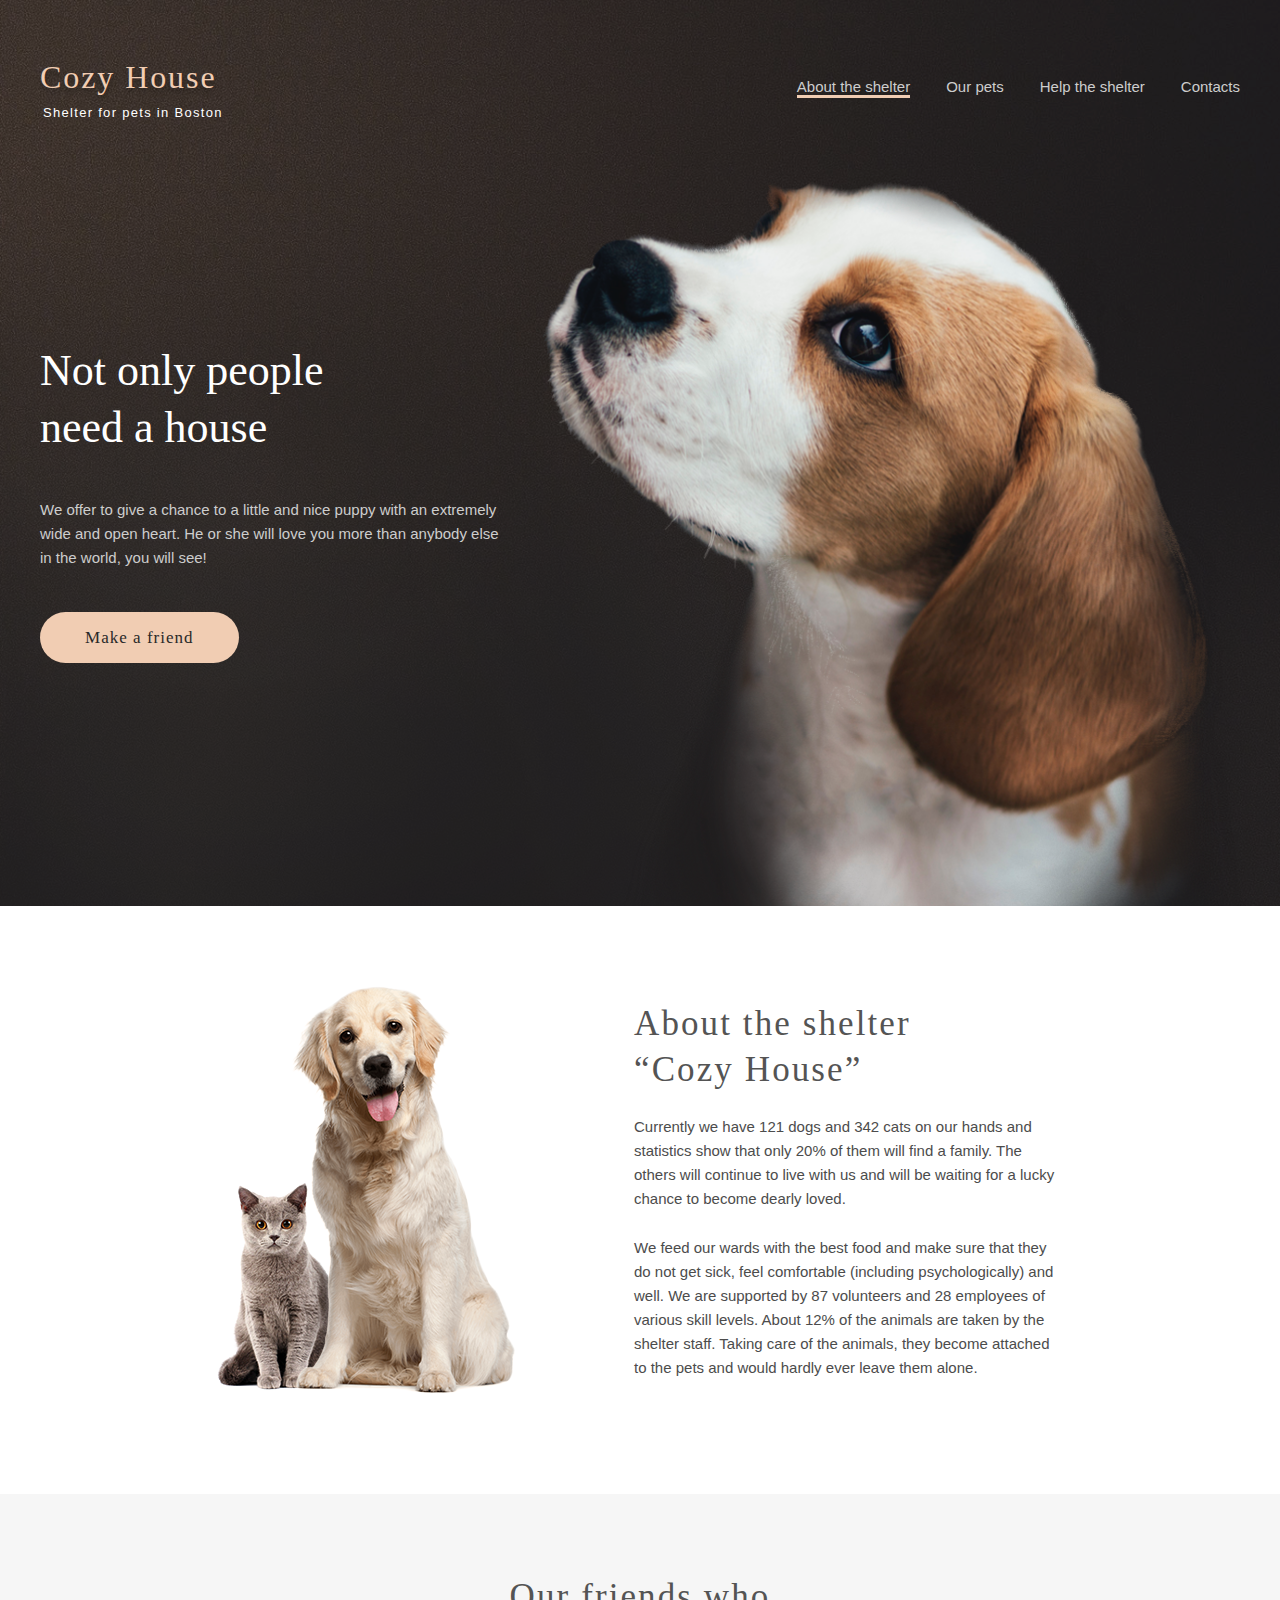
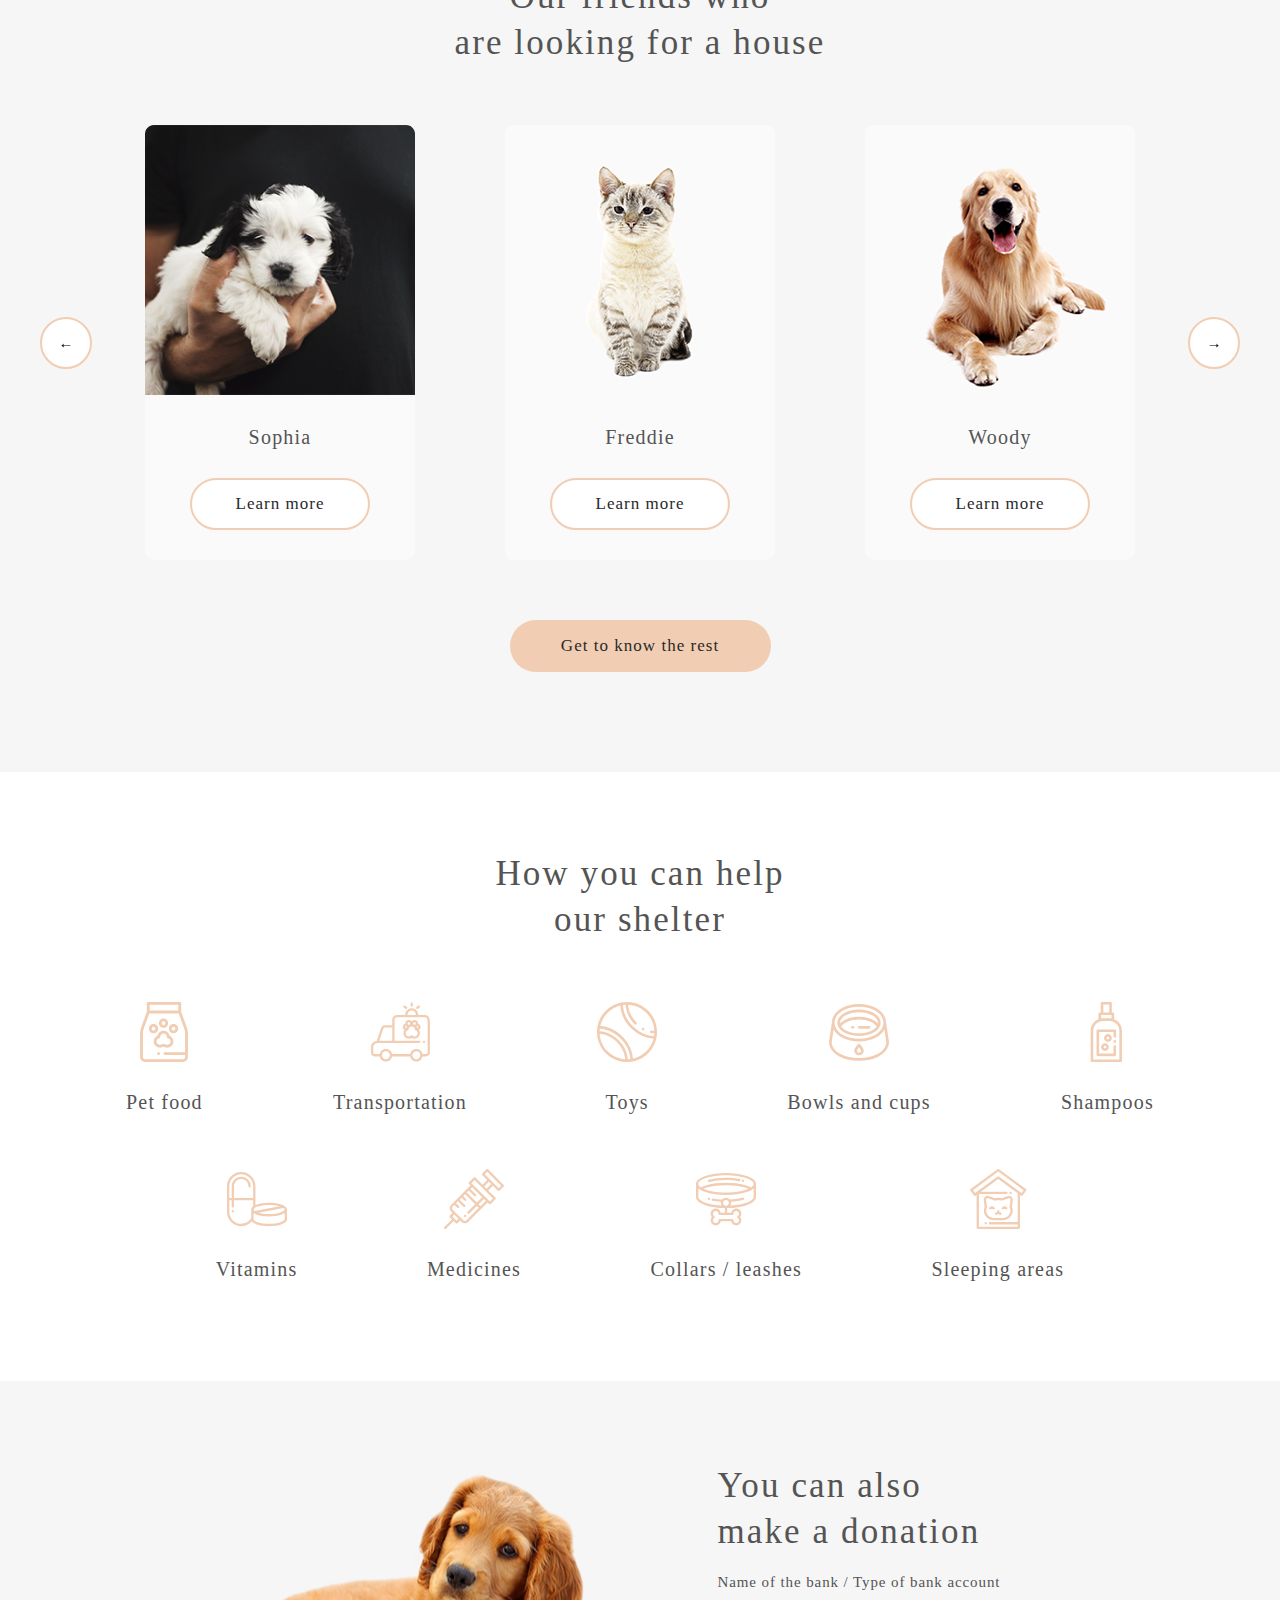
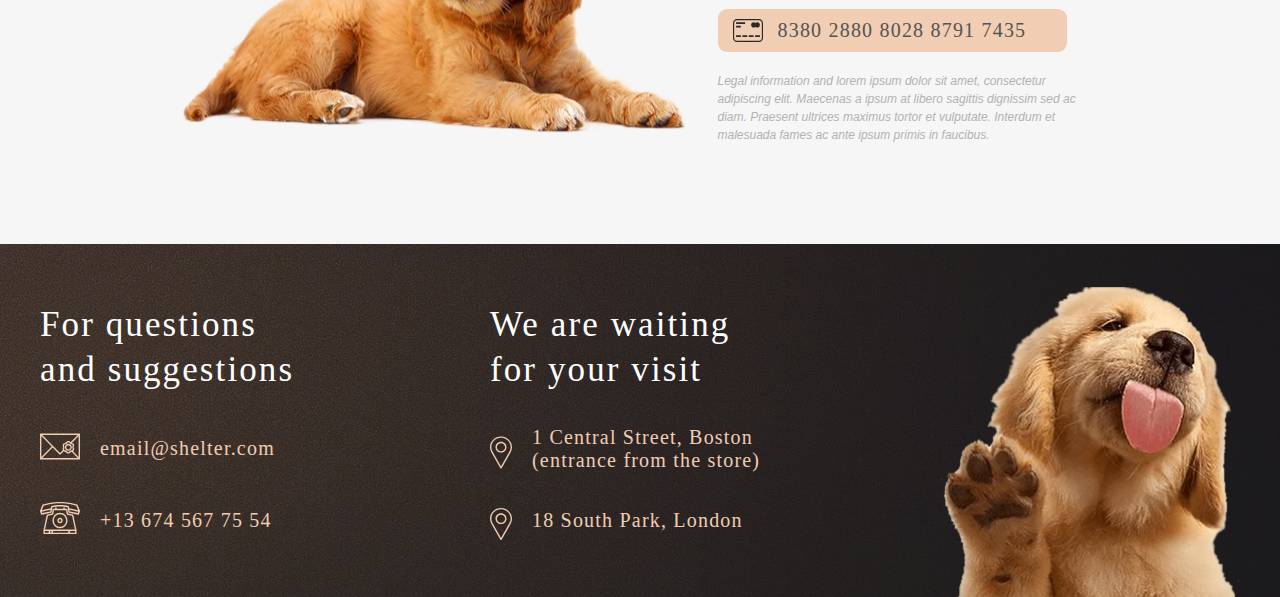
==== pages/main/index.html @ 367d8ddf "feat: add popup fot main page" ====
<!DOCTYPE html>
<html lang="en">

<head>
    <meta charset="UTF-8">
    <meta http-equiv="X-UA-Compatible" content="IE=edge">
    <meta name="viewport" content="width=device-width, initial-scale=1.0">
    <title>Shelter</title>
    <link href="style.css" rel="stylesheet">
</head>

<body>
    <div id="main_screen" class="main_background ">
        <div class="blur"></div>
        <header class="header container">
            <a class="logo" href="#main_screen">
                <h1>Cozy House</h1>
                <h2>Shelter for pets in Boston</h2>
            </a>
            <a class="logo burger_logo" href="#main_screen">
                <h1>Cozy House</h1>
                <h2>Shelter for pets in Boston</h2>
            </a>
            <button class="burger" id="burger">
                <img src="../../assets/img/burger.svg" alt="burger menu">
            </button>
            <nav class="header_nav" id="header_nav">
                <a class="active_link header_link" href="#about">About the shelter</a>
                <a class="header_link" href="../pets/index.html">Our pets</a>
                <a class="header_link" href="#help">Help the shelter</a>
                <a class="header_link" href="#contacts">Contacts</a>
            </nav>
        </header>
        <main class="main container">
            <div class="main_content">
                <h2>Not only people <br> need a house</h2>
                <p>We offer to give a chance to a little and nice puppy with an extremely
                    wide and open heart. He or she will love you more than anybody else
                    in the world, you will see!</p>
                <a class="main_button" href="#make_a_friend">Make a friend</a>
            </div>
            <div class="cont_img">
                <img src="../../assets/img/start-screen-puppy.png" alt="Puppy">
            </div>
        </main>
    </div>
    <section id="about" class="about">
        <img src="../../assets/img/about-pets.svg" alt="Pets">
        <div class="about_content">
            <h3>About the shelter <br> “Cozy House”</h3>
            <p>Currently we have 121 dogs and 342 cats on our hands and
                statistics show that only 20% of them will find a family. The
                others will continue to live with us and will be waiting for a lucky
                chance to become dearly loved.</p>
            <p>We feed our wards with the best food and make sure that they
                do not get sick, feel comfortable (including psychologically) and
                well. We are supported by 87 volunteers and 28 employees of
                various skill levels. About 12% of the animals are taken by the
                shelter staff. Taking care of the animals, they become attached
                to the pets and would hardly ever leave them alone.</p>
        </div>
    </section>
    <section id="make_a_friend" class="make_friend">
        <h3>Our friends who <br>
            are looking for a house</h3>
        <div class="wrapper">
            <button class="btn_arrow" id="btn-left">←</button>
            <div class="carousel-wrapper" id="carousel-wrapper">
                <div class="carousel" id="carousel">
                    <div class="item" id="item-left">
                    </div>
                    <div class="item" id="item-active">
                    </div>
                    <div class="item" id="item-right">
                    </div>
                </div>
            </div>
            <button class="btn_arrow" id="btn-right">→</button>
        </div>
        <a class="btn_get_know" href="../pets/index.html">Get to know the rest</a>
    </section>
    <section id="help" class="help">
        <h3>How you can help
            <br> our shelter
        </h3>
        <div class="help_line_one">
            <div class="help_icon">
                <img src="/assets/icons/icon-pet-food.svg" alt="Pet food icon">
                <h4>Pet food</h4>
            </div>
            <div class="help_icon">
                <img src="/assets/icons/icon-transportation.svg" alt="Transportation icon">
                <h4>Transportation</h4>
            </div>
            <div class="help_icon">
                <img src="/assets/icons/icon-toys.svg" alt="Toys icon">
                <h4>Toys</h4>
            </div>
            <div class="help_icon">
                <img src="/assets/icons/icon-bowls-and-cups.svg" alt="Bowls and cups icon">
                <h4>Bowls and cups</h4>
            </div>
            <div class="help_icon">
                <img src="/assets/icons/icon-shampoos.svg" alt="Shampoos icon">
                <h4>Shampoos</h4>
            </div>
        </div>
        <div class="help_line_two">
            <div class="help_icon">
                <img src="/assets/icons/icon-vitamins.svg" alt="Vitamins icon">
                <h4>Vitamins</h4>
            </div>
            <div class="help_icon">
                <img src="/assets/icons/icon-medicines.svg" alt="Medicines icon">
                <h4>Medicines</h4>
            </div>
            <div class="help_icon">
                <img src="/assets/icons/icon-collars-leashes.svg" alt="Collars leashes icon">
                <h4>Collars / leashes</h4>
            </div>
            <div class="help_icon">
                <img src="/assets/icons/icon-sleeping-area.svg" alt="Sleeping area icon">
                <h4>Sleeping areas</h4>
            </div>
        </div>
        <div class="help_grid">
            <div class="help_icon">
                <img src="/assets/icons/icon-pet-food.svg" alt="Pet food icon">
                <h4>Pet food</h4>
            </div>
            <div class="help_icon">
                <img src="/assets/icons/icon-transportation.svg" alt="Transportation icon">
                <h4>Transportation</h4>
            </div>
            <div class="help_icon">
                <img src="/assets/icons/icon-toys.svg" alt="Toys icon">
                <h4>Toys</h4>
            </div>
            <div class="help_icon">
                <img src="/assets/icons/icon-bowls-and-cups.svg" alt="Bowls and cups icon">
                <h4>Bowls and cups</h4>
            </div>
            <div class="help_icon">
                <img src="/assets/icons/icon-shampoos.svg" alt="Shampoos icon">
                <h4>Shampoos</h4>
            </div>
            <div class="help_icon">
                <img src="/assets/icons/icon-vitamins.svg" alt="Vitamins icon">
                <h4>Vitamins</h4>
            </div>
            <div class="help_icon">
                <img src="/assets/icons/icon-medicines.svg" alt="Medicines icon">
                <h4>Medicines</h4>
            </div>
            <div class="help_icon">
                <img src="/assets/icons/icon-collars-leashes.svg" alt="Collars leashes icon">
                <h4>Collars / leashes</h4>
            </div>
            <div class="help_icon">
                <img src="/assets/icons/icon-sleeping-area.svg" alt="Sleeping area icon">
                <h4>Sleeping areas</h4>
            </div>
        </div>
    </section>
    <section class="donation">
        <div class="donation_container">
            <img class="donation_dog" src="/assets/img/donation-dog.svg" alt="Dog">
            <div class="donation_text">
                <h3>You can also <br> make a donation</h3>
                <h5>Name of the bank / Type of bank account</h5>
                <a class="credit_card" href="#">
                    <img src="/assets/img/credit-card.svg" alt="Credit card">
                    <h4>8380 2880 8028 8791 7435</h4>
                </a>
                <p>Legal information and lorem ipsum dolor sit amet, consectetur
                    adipiscing elit. Maecenas a ipsum at libero sagittis dignissim sed ac
                    diam. Praesent ultrices maximus tortor et vulputate. Interdum et
                    malesuada fames ac ante ipsum primis in faucibus.</p>
            </div>
        </div>
    </section>
    <footer id="contacts" class="footer">
        <div class="footer_container">
            <div>
                <h3>For questions and suggestions</h3>
                <a class="footer_info" href="mailto:email@shelter.com">
                    <img src="/assets/icons/icon-email.svg" alt="Email icon">
                    <h4>email@shelter.com</h4>
                </a>
                <a class="footer_info footer_phone" href="tel:+136745677554">
                    <img src="/assets/icons/icon-phone.svg" alt="Phone icon">
                    <h4>+13 674 567 75 54</h4>
                </a>
            </div>
            <div class="footer_column_position">
                <h3>We are waiting for your visit</h3>
                <a class="footer_info" href="https://goo.gl/maps/quNPnnwDSXRPuH5x9" target="_blank">
                    <img src="/assets/icons/icon-marker.svg" alt="Marker icon">
                    <h4>1 Central Street, Boston <br>(entrance from the store)</h4>
                </a>
                <a class="footer_info" href="https://goo.gl/maps/NoFwsD8NqHhmNLJz5" target="_blank">
                    <img src="/assets/icons/icon-marker.svg" alt="Marker icon">
                    <h4>18 South Park, London </h4>
                </a>
            </div>
            <img class="footer_img" src="/assets/img/footer-puppy.png" alt="Puppy">
        </div>
    </footer>
    <div class="popup" id="popup">
        <div class="modal_window">
            <button class="button_close" id="button_close"><img src="/assets/icons/icon-close.svg" alt="close"></button>
            <div class="modal_card">
                <img class="img_pet" id="img_pet" src="/assets/img/pets-charly.svg" alt="pet">
                <div class="content">
                    <h3 class="pet_name" id="pet_name">Name</h3>
                    <h4 class="pet_breed" id="pet_breed">Breed</h4>
                    <p class="pet_description" id="pet_description"></p>
                    <div class="pet_list">
                        <div>
                            <img src="/assets/icons/icon-dot.svg" alt="dot">
                            <h5>Age:</h5>
                            <p id="pet_age"></p>
                        </div>
                        <div>
                            <img src="/assets/icons/icon-dot.svg" alt="dot">
                            <h5>Inoculations:</h5>
                            <p id="pet_inoculations"></p>
                        </div>
                        <div>
                            <img src="/assets/icons/icon-dot.svg" alt="dot">
                            <h5>Diseases:</h5>
                            <p id="pet_diseases"></p>
                        </div>
                        <div>
                            <img src="/assets/icons/icon-dot.svg" alt="dot">
                            <h5>Parasites:</h5>
                            <p id="pet_parasites"></p>
                        </div>
                    </div>
                </div>
            </div>
        </div>
    </div>
    <script src="../../assets/scripts/burger.js"></script>
    <script type="module" src="../../assets/scripts/carousel.js"></script>
    <script type="module" src="../../assets/scripts/popup.js"></script>
</body>

</html>
---- pages/main/style.css ----
body {
    padding: 0;
    margin: 0;
}

.container {
    max-width: 1200px;
    margin: 0 auto;
}

a {
    text-decoration: none;
}

h1 {
    font-weight: 400;
    font-size: 32px;
    line-height: 110%;
    letter-spacing: 0.06em;
}

h2 {
    font-weight: 400;
    font-size: 44px;
    line-height: 130%;
}

h3 {
    font-weight: 400;
    font-size: 35px;
    line-height: 130%;
    letter-spacing: 0.06em;
}

h4 {
    font-weight: 400;
    font-size: 20px;
    line-height: 23px;
    letter-spacing: 0.06em;
}

p {
    font-weight: 400;
    font-size: 15px;
    line-height: 160%;
}

.stop-scrolling {
    height: 100%;
    overflow: hidden;
}

.background_blur {
    height: 100%;
    position: fixed;
    top: 0;
    width: 100%;
    background: rgba(41, 41, 41, 0.6);
    ;
}

.no-scroll {
    overflow-y: hidden;
}

/*MAIN BACKGROUND*/

.main_background {
    margin: 0;
    background-image: url("../../assets/img/start-screen-background.svg");
    background-repeat: no-repeat;
    background-size: cover;
    overflow: hidden;
    width: 100%;
    height: 906px;
}

/* HEADER*/

.header {
    display: flex;
    justify-content: space-between;
    padding-top: 60px;
    padding-bottom: 49px;
}

.logo h1 {
    font-family: 'Georgia';
    color: #F1CDB3;
    text-shadow: 0px 4px 4px rgba(0, 0, 0, 0.25);
    margin: 0;
}

.logo h2 {
    font-family: 'Arial';
    font-weight: 400;
    font-size: 13px;
    line-height: 15px;
    color: #FFFFFF;
    margin-top: 10px;
    margin-left: 3px;
    letter-spacing: 0.1em;
}

.header_nav {
    padding-top: 15px;
}

.header_nav a {
    font-family: 'Arial';
    font-weight: 400;
    font-size: 15px;
    line-height: 160%;
    color: #CDCDCD;
}

.header_nav a:not(:first-child) {
    padding-left: 32px;
}

.active_link {
    border-bottom: 3px solid #f1cdb3;
}

.burger {
    display: none;
    -webkit-tap-highlight-color: rgba(255, 255, 255, 0);
    -webkit-tap-highlight-color: transparent;
}

.burger_logo {
    display: none;
}

/*MAIN*/

.main {
    display: flex;
    justify-content: space-between;
    padding-top: 0px;
}

.main_content {
    margin-top: 162px;
    max-width: 460px;
    padding-left: 0px;
}

.main_button {
    background: #F1CDB3;
    border-radius: 100px;
    text-decoration: none;
    font-family: 'Georgia';
    font-weight: 400;
    font-size: 17px;
    line-height: 130%;
    letter-spacing: 0.06em;
    color: #292929;
    padding: 16px 45px 16px 45px;
}

.main_button:hover {
    background: #b89d8a;
    cursor: pointer;
    transition: all 0.5s ease-out;
}

.main_button:active {
    background: #292929;
    transition: all 0.2s ease-out;
}

.main h2 {
    font-family: 'Georgia';
    color: #FFFFFF;
    padding-bottom: 5px;
    margin-top: 0;
}

.main p {
    font-family: 'Arial';
    color: #CDCDCD;
    padding-bottom: 42px;
    margin-top: 0;
}

.cont_img img {
    height: 100%;
    width: auto;
}

/*ABOUT*/

.about {
    display: flex;
    justify-content: center;
    padding-top: 60px;
    padding-bottom: 99px;
}

.about h3 {
    font-family: 'Georgia';
    color: #545454;
    margin-bottom: 23px;
}

.about p {
    font-family: 'Arial';
    color: #4C4C4C;
    max-width: 430px;
}

.about_content p:last-child {
    padding-top: 10px;
}

.about img {
    padding-right: 118px;
    padding-top: 19px;
}

/*PETS*/

.make_friend {
    background: #F6F6F6;
    text-align: center;
    padding-top: 45px;
    padding-bottom: 38px;
}

.make_friend h3 {
    font-family: 'Georgia';
    color: #545454;
    margin-bottom: 60px;
}

.btn_arrow {
    width: 52px;
    height: 52px;
    border: 2px solid #F1CDB3;
    border-radius: 100px;
    background: #FFFFFF;
    cursor: pointer;
    font-size: 15px;
    font-weight: 700;
}

.wrapper {
    display: flex;
    width: 1200px;
    margin: 0 auto;
    align-items: center;
}

.item,
.carousel {
    display: flex;
}

.btn_arrow:hover {
    background: #e4c5af;
    cursor: pointer;
    transition: all 0.5s ease-out;
}

.btn_arrow:active {
    background: #F1CDB3;
    transition: all 0.2s ease-out;
}

.card {
    background: #FAFAFA;
    border-radius: 9px;
    width: 270px;
}

.card:hover {
    background: #FFFFFF;
    cursor: pointer;
}

.card:hover>button {
    background-color: #fddcc4;
    cursor: pointer;
    border: 2px solid #fddcc4;
}

.card button {
    border: 2px solid #F1CDB3;
    border-radius: 100px;
    background: #FFFFFF;
    font-family: 'Georgia';
    font-weight: 400;
    font-size: 17px;
    line-height: 130%;
    letter-spacing: 0.06em;
    color: #292929;
    padding: 13px 43px;
    margin-bottom: 30px;
    margin-top: 3px;

}

.card button:hover {
    background-color: #fddcc4;
    cursor: pointer;
    transition: all 0.5s ease-out;
}

.card button:active {
    background: #292929;
    transition: all 0.2s ease-out;
}

.card h4 {
    font-family: 'Georgia';
    color: #545454;
}

.carousel-wrapper {
    width: 1080px;
    margin: 0 8px;
    overflow: hidden;
}

.btn_get_know {
    display: block;
    background: #F1CDB3;
    border-radius: 100px;
    font-family: 'Georgia';
    font-style: normal;
    font-weight: 400;
    font-size: 17px;
    line-height: 52px;
    letter-spacing: 0.06em;
    color: #292929;
    text-decoration: none;
    width: 261px;
    height: 52px;
    text-align: center;
    margin: 60px auto 62px auto;
}

.btn_get_know:hover {
    background: #F6F6F6;
    border: 3px solid #F1CDB3;
    width: 255px;
    height: 46px;
    line-height: 46px;
    cursor: pointer;
    transition: all 0.5s ease-out;
}

.btn_get_know:active {
    background: #292929;
    transition: all 0.2s ease-out;
    border: 0px;
}

.item {
    gap: 90px;
}

.carousel {
    position: relative;
    gap: 90px;
    left: -1035px;
}

@keyframes move-right {
    from {
        left: -1057px;
    }

    to {
        left: -2114px;
    }
}

.transition-right {
    animation-name: move-right;
    animation-duration: 5s;
}

@keyframes move-left {
    from {
        left: -1057px;
    }

    to {
        left: 45px;
    }
}

.transition-left {
    animation-name: move-left;
    animation-duration: 5s;
}

.hidden {
    display: none;
}

/*HELP*/

.help {
    text-align: center;
    max-width: 1200px;
    margin: 0 auto;
    padding: 44px 40px 75px 40px;
}

.help h3 {
    font-family: 'Georgia';
    text-align: center;
    color: #545454;
    margin-bottom: 60px;
}

.help_icon h4 {
    margin: 25px 0px;
    font-family: 'Georgia';
    color: #545454;
}

.help_icon img {
    width: 60px;
    height: 60px;
}

.help_line_one {
    display: flex;
    justify-content: space-between;
    margin-bottom: 30px;
    padding: 0 86px;
}

.help_line_two {
    display: flex;
    margin: 0 25px;
    justify-content: space-around;
    padding: 0 86px;
}

.help_grid {
    display: none;
}

/*DONATION*/

.donation {
    background: #F6F6F6;
}

.donation_container {
    display: flex;
    gap: 30px;
    max-width: 915px;
    margin: 0 auto;
    padding-top: 82px;
    padding-bottom: 100px;
}

.donation h3 {
    font-family: 'Georgia';
    color: #545454;
    margin: 0px;
    padding: 0px;
    padding-bottom: 20px;
}

.donation h5 {
    font-family: 'Georgia';
    font-weight: 400;
    font-size: 15px;
    line-height: 110%;
    letter-spacing: 0.06em;
    color: #545454;
    margin: 0px;
    padding: 0px;
}

.donation p {
    font-family: 'Arial';
    font-style: italic;
    font-size: 12px;
    line-height: 18px;
    color: #B2B2B2;
    margin: 0px;
    padding: 0px;
}

.credit_card {
    display: flex;
    background-color: #F1CDB3;
    max-width: 349px;
    text-decoration: none;
    border-radius: 9px;
    margin: 18px 0px 20px 0px;
    padding: 10px 0 10px 0;
}

.padding_dog {
    padding-top: 10px;
}

.credit_card img {
    padding-left: 15px;
}

.credit_card h4 {
    font-family: 'Georgia';
    font-weight: 400;
    font-size: 20px;
    line-height: 115%;
    text-decoration: none;
    letter-spacing: 0.06em;
    color: #545454;
    margin: 0px;
    padding: 0px;
    padding-left: 15px;
}

/*FOOTER*/

.footer {
    background-image: url("/assets/img/footer-background.svg");
    background-repeat: no-repeat;
    background-size: cover;
}

.footer_container {
    max-width: 1200px;
    margin: 0 auto;
    display: flex;
    justify-content: space-between;
    padding-bottom: 40px;
    padding-top: 3px;
}

.footer h3 {
    font-family: 'Georgia';
    color: #FFFFFF;
    max-width: 279px;
}

.footer_container:first-child h3 {
    padding-top: 20px;
    margin-bottom: 18px;
}

.footer_container:first-child h4 {
    margin-bottom: 22px;
}

.footer_column_position h4 {
    margin: 0;
    padding: 0;
    padding-top: 15px;
}

.footer_img {
    align-self: end;
    width: 300px;
    height: 310px;
    position: relative;
    bottom: -40px;
}

.footer h4 {
    font-family: 'Georgia';
    line-height: 115%;
    color: #F1CDB3;
    padding-left: 20px;
}

.footer_info {
    display: flex;
    text-decoration: none;
}

/*POPUP*/

.popup {
    visibility: hidden;
    opacity: 0;
    width: 100%;
    height: 100%;
    background: rgba(41, 41, 41, 0.6);
    z-index: 20;
    position: fixed;
    left: 0;
    top: 0;
    transition: opacity 0.4s, visibility 0.4s;
}

.popup.open {
    visibility: visible;
    opacity: 1;
}

.modal_window {
    position: fixed;
    top: 50%;
    left: 50%;
    width: 952px;
    height: 552px;
    margin: -276px 0 0 -450px;
    text-align: right;
    transform: scale(0);
    transition: transform 0.8s;
}

.popup.open .modal_window {
    transform: scale(1);
}

.button_close {
    border: 2px solid #F1CDB3;
    border-radius: 100px;
    width: 52px;
    height: 52px;
    background-color: rgba(28, 28, 28, 0);
    margin-right: 10px;
}

.button_close:hover {
    background-color: #F1CDB3;
    cursor: pointer;
}

.modal_card {
    width: 900px;
    height: 500px;
    display: flex;
    background: #FAFAFA;
    border-radius: 9px;
    text-align: left;
    overflow: scroll;
}

.img_pet {
    width: 500px;
    height: 500px;
    border-radius: 9px;
}

.content {
    font-family: 'Georgia';
    font-weight: 400;
    font-style: normal;
    padding-left: 30px;
    padding-right: 20px;
}

.pet_name {
    font-size: 35px;
    line-height: 130%;
    font-weight: 400;
    margin-top: 50px;
    margin-bottom: 10px;
    letter-spacing: 0.06em;
}

.pet_breed {
    font-weight: 400;
    font-size: 20px;
    letter-spacing: 0.06em;
    line-height: 115%;
    margin-top: 10px;
    margin-bottom: 40px;
}

.pet_description {
    font-size: 15px;
    line-height: 115%;
    letter-spacing: 0.06em;
}

.pet_list {
    display: flex;
    flex-direction: column;
    padding-top: 25px;
}

.pet_list div {
    display: flex;
}

.pet_list img {
    height: 4px;
    width: 4px;
    padding-right: 10px;
    padding-top: 5px;

}

.pet_list h5 {
    font-family: 'Georgia';
    font-style: normal;
    font-weight: 700;
    font-size: 15px;
    line-height: 110%;
    letter-spacing: 0.06em;
    color: #000000;
    padding: 0px 5px 11px 0px;
    margin: 0;
}

.pet_list p {
    font-family: 'Georgia';
    font-style: normal;
    font-weight: 400;
    font-size: 15px;
    line-height: 110%;
    letter-spacing: 0.06em;
    color: #000000;
    padding: 0px 0px 11px 0;
    margin: 0;
}

@media (min-width: 768px) and (max-width: 1279px) {

    .container {
        width: 92%;
    }

    .main_background {
        height: 100%;
    }

    /* HEADER*/

    .header {
        padding-top: 30px;
        padding-bottom: 49px;
    }

    /*MAIN*/

    .main {
        flex-direction: column;
        height: 1015px;
    }

    .main_content {
        padding-left: 0px;
        margin: 0 auto;
    }

    .main_button {
        margin-left: 125px;
    }

    .cont_img {
        align-self: flex-end;
        width: 83%;
        margin: 110px 0px 0 50px;
        display: flex;
    }

    .main img {
        width: 100%;
        height: 100%;
        padding: 0;
        margin: 0;
    }

    /*ABOUT*/

    .about {
        flex-direction: column-reverse;
        align-items: center;
        padding: 45px 2px 100px 0px;
    }

    .about img {
        width: 300px;
        height: auto;
        padding: 65px 0px 0px 0px;
    }

    /*PETS*/

    .make_friend {
        padding-top: 45px;
        padding-bottom: 42px;
    }

    .btn_get_know {
        margin-top: 60px;
        margin-bottom: 56px;
    }

    .wrapper {
        width: 708px;
    }

    .carousel-wrapper {
        width: 620px;
        margin: 0 8px;
    }

    .item {
        gap: 40px;
    }

    .carousel {
        position: relative;
        gap: 40px;
        left: -615px;
    }

    .third_card {
        display: none;
    }

    @keyframes move-right {
        from {
            left: -615px;
        }

        to {
            left: -1230px;
        }
    }

    @keyframes move-left {
        from {
            left: -775px;
        }

        to {
            left: 10px;
        }
    }

    /*HELP*/

    .help {
        max-width: 630px;
    }

    .help_line_one {
        display: none;
    }

    .help_line_two {
        display: none;
    }

    .help_grid {
        display: grid;
        grid-template-rows: 1fr 1fr 1fr;
        grid-template-columns: 1fr 1fr 1fr;
        gap: 32px 58px;
    }

    /*DONATION*/

    .donation_container {
        display: flex;
        flex-direction: column-reverse;
        align-items: center;
        max-width: 768px;
        padding-top: 81px;
        padding-right: 0px;
    }

    .donation_text {
        max-width: 380px;
    }

    .donation_dog {
        padding-top: 30px;
        padding-left: 0px;
    }

    .credit_card img {
        padding-left: 15px;
    }

    .credit_card h4 {
        font-family: 'Georgia';
        font-weight: 400;
        font-size: 20px;
        line-height: 115%;
        text-decoration: none;
        letter-spacing: 0.06em;
        color: #545454;
        margin: 0px;
        padding: 0px;
        padding-left: 15px;
    }

    /*FOOTER*/

    .footer_container {
        max-width: 708px;
        display: grid;
        padding-top: 0px;
        grid-template-columns: 0.96fr 1.04fr;
        padding-bottom: 47px;
        grid-template-areas:
            "column1 column2"
            "img img";
    }

    .footer:first-child div {
        grid-area: column1;
    }

    .footer_column_position {
        grid-area: column2;
    }

    .footer_img {
        grid-area: img;
        padding-left: 170px;
        bottom: -47px;
    }

    .footer_container:first-child {
        padding-left: 65px;
    }

    .footer_container:first-child h3 {
        padding-top: 0px;
        margin-top: 30px;
        margin-bottom: 18px;
        width: 279px;
    }

    /*POPUP*/

    .modal_window {
        width: 682px;
        height: 402px;
        margin: -201px 0 0 -315px;
    }

    .modal_card {
        width: 630px;
        height: 350px;
    }

    .img_pet {
        width: 350px;
        height: 350px;
    }

    .content {
        padding-left: 10px;
        padding-right: 9px;
    }

    .pet_name {
        margin-top: 12px;
        margin-bottom: 8px;
    }

    .pet_breed {
        margin-top: 8px;
        margin-bottom: 22px;
    }

    .pet_description {
        font-size: 13px;
        line-height: 107%;
    }

    .pet_list {
        padding-top: 8px;
    }

    .pet_list h5 {
        padding: 0px 5px 6px 0px;
    }

    .pet_list p {
        padding: 0px 0px 6px 0;
    }
}


@media (max-width: 767px) {

    .container {
        min-width: 300px;
    }

    .main_background {
        height: 100%;
    }

    /* HEADER*/

    .header {
        padding-top: 30px;
        padding-bottom: 49px;
        padding-left: 10px;
        padding-right: 10px;
        width: 100%;
    }

    .header_nav {
        display: none;
    }

    /*BURGER*/

    .burger {
        display: block;
        margin-top: 0px;
        margin-right: 63px;
        background-color: transparent;
        border: none;
        z-index: 2;
        cursor: pointer;
        padding: 0;
        transition: all 0.3s linear;
    }

    .header.open .burger {
        transform: rotate(90deg);
    }

    .header_nav {
        position: fixed;
        top: 0;
        right: -320px;
        width: 320px;
        height: 100vh;
        display: flex;
        flex-direction: column;
        text-align: center;
        background: #292929;
        padding-top: 0px;
        padding-left: 0px;
        transition: transform .5s, visibility .5s;
        will-change: transform;
        padding-top: 210px;
    }

    .header_nav a {
        font-size: 32px;
        padding: 0;
        padding-top: 39px;
    }

    .header_nav a:not(:first-child) {
        padding-left: 0px;
    }

    .burger_logo {
        display: block;
        position: fixed;
        top: 30px;
        right: -310px;
        width: 310px;
        z-index: 2;
        transition: transform .5s, visibility .5s;
        will-change: transform;
    }

    .burger_logo h2 {
        text-align: left;
    }

    .header.open .burger_logo {
        transform: translateX(-100%);
        visibility: visible;
    }

    .header.open .header_nav {
        transform: translateX(-100%);
        visibility: visible;
    }

    .active_link {
        width: 243px;
        margin-left: 38px;
    }

    .active {
        display: block;
    }

    /*MAIN*/

    .main {
        flex-direction: column;
    }

    h2 {
        font-size: 25px;
        line-height: 130%;
        text-align: center;
        letter-spacing: 0.06em;
    }

    .main p {
        padding-top: 15px;
        padding-bottom: 26px;
        text-align: center;
    }

    .main_button {
        margin: 0 auto;
    }

    .main_content {
        max-width: 93%;
        height: 100%;
        padding-left: 0px;
        margin: 0 auto;
        display: flex;
        flex-direction: column;
    }

    .cont_img {
        align-self: flex-end;
        width: 83%;
        margin: 100px 10px 0 50px;
        display: flex;
    }

    .main img {
        width: 100%;
        height: 100%;
        padding: 0;
        margin: 0;
    }

    /*ABOUT*/

    .about {
        flex-direction: column-reverse;
        align-items: center;
        padding: 42px 0px 43px 0px;
    }

    .about_content {
        width: 100%;
    }

    .about_content h3 {
        font-size: 25px;
        line-height: 130%;
        margin-top: 0;
        text-align: center;
    }

    .about_content p {
        width: 84%;
        text-align: justify;
        margin: 0 auto;
    }

    .about_content p:last-child {
        padding-top: 22px;
    }

    .about img {
        width: 260px;
        height: auto;
        padding: 40px 0px 0px 0px;
    }

    /*PETS*/

    .make_friend {
        padding-top: 42px;
        padding-bottom: 41px;
    }

    .make_friend h3 {
        font-size: 25px;
        margin-bottom: 42px;
        margin-top: 0px;
    }

    .third_card {
        display: none;
    }

    .second_card {
        display: none;
    }

    .btn_get_know {
        margin-top: 42px;
        margin-bottom: 0px;
    }

    .wrapper {
        width: 270px;
        display: grid;
        grid-template-areas:
            "carousel-wrapper carousel-wrapper"
            "btn-left btn-right";
    }

    .carousel-wrapper {
        width: 270px;
        margin: 0 0px;
        grid-area: carousel-wrapper;
    }

    .item {
        gap: 10px;
    }

    .carousel {
        position: relative;
        gap: 20px;
        left: -290px;
    }

    #btn-left {
        grid-area: btn-left;
        margin: 19px 68px 0px 43px;
    }

    #btn-right {
        grid-area: btn-right;
        margin: 19px 43px 0px 11px;
    }

    @keyframes move-right {
        from {
            left: -290px;
        }

        to {
            left: -580px;
        }
    }

    @keyframes move-left {
        from {
            left: -290px;
        }

        to {
            left: 0px;
        }
    }


    /*HELP*/

    .help {
        max-width: 91%;
        padding: 18px 0px 25px 0px;
    }

    .help h3 {
        font-size: 25px;
        margin-bottom: 40px;
    }

    .help_line_one {
        display: none;
    }

    .help_line_two {
        display: none;
    }

    .help_grid {
        display: grid;
        grid-template-columns: 1fr 1fr;
        gap: 12px 30px;
        width: 100%;
        max-width: 550px;
        margin: 0 auto;
    }

    .help_icon h4 {
        margin: 14px 0px;
        font-size: 15px;
    }

    .help_icon img {
        width: 50px;
        height: 50px;
    }

    /*DONATION*/

    .donation_container {
        display: flex;
        flex-direction: column-reverse;
        align-items: center;
        width: 94%;
        max-width: 500px;
        padding-top: 41px;
        padding-right: 0px;
        padding-bottom: 43px;
    }

    .donation_text h3 {
        font-size: 25px;
        text-align: center;
        padding-bottom: 22px;
    }

    .donation_text h5 {
        text-align: center;
        letter-spacing: 0.0em;
    }

    .donation_dog {
        width: 86%;
        max-width: 500px;
        padding-top: 12px;
    }

    .credit_card {
        width: 281px;
        margin: 25px auto 20px auto;
    }

    .credit_card img {
        padding-left: 15px;
    }

    .credit_card h4 {
        font-size: 15px;
        line-height: 110%;
        letter-spacing: 0.06em;
        margin: 0px;
        padding: 3px 0px 0px 15px;
    }

    .donation p {
        padding-left: 10px;
        padding-right: 10px;
        text-align: justify;
    }

    /*FOOTER*/

    .footer_container {
        display: grid;
        grid-template-columns: 1fr;
        padding-bottom: 23px;
        width: 300px;
    }

    .footer_container h3 {
        font-size: 25px;
        text-align: center;
        letter-spacing: 0.06em;
        margin-top: 21px;
    }

    .footer_container div:first-of-type {
        padding-left: 0px;
    }

    .footer_container:first-child h3 {
        padding-top: 5px;
        margin-bottom: 18px;
        padding-left: 10px;
    }

    .footer_info {
        padding-left: 25px;
        padding-bottom: 1px;
    }

    .footer_column_position h3 {
        width: 270px;
        margin: 14px 5px;
    }

    .footer_column_position .footer_info {
        padding-left: 0px;
        padding-top: 6px;
    }

    .footer_img {
        width: 260px;
        height: 269px;
        bottom: -23px;
        padding-left: 20px;
    }

    .footer_phone {
        padding-left: 30px;
    }


    /*POPUP*/

    .modal_window {
        width: 270px;
        height: 393px;
        margin: -196px 0 0 -120px;
    }

    .modal_card {
        width: 240px;
        height: 341px;
    }

    .button_close {
        margin-right: 0px;
    }

    .img_pet {
        display: none;
    }

    .content {
        padding-left: 10px;
        padding-right: 10px;
    }

    .pet_name {
        margin-top: 10px;
        margin-bottom: 9px;
        text-align: center;
    }

    .pet_breed {
        margin-top: 9px;
        margin-bottom: 20px;
        text-align: center;
    }

    .pet_description {
        font-size: 13px;
        line-height: 110%;
    }

    .pet_list {
        padding-top: 10px;
    }

    .pet_list h5 {
        padding: 0px 5px 6px 0px;
    }

    .pet_list p {
        padding: 0px 0px 6px 0;
    }
}
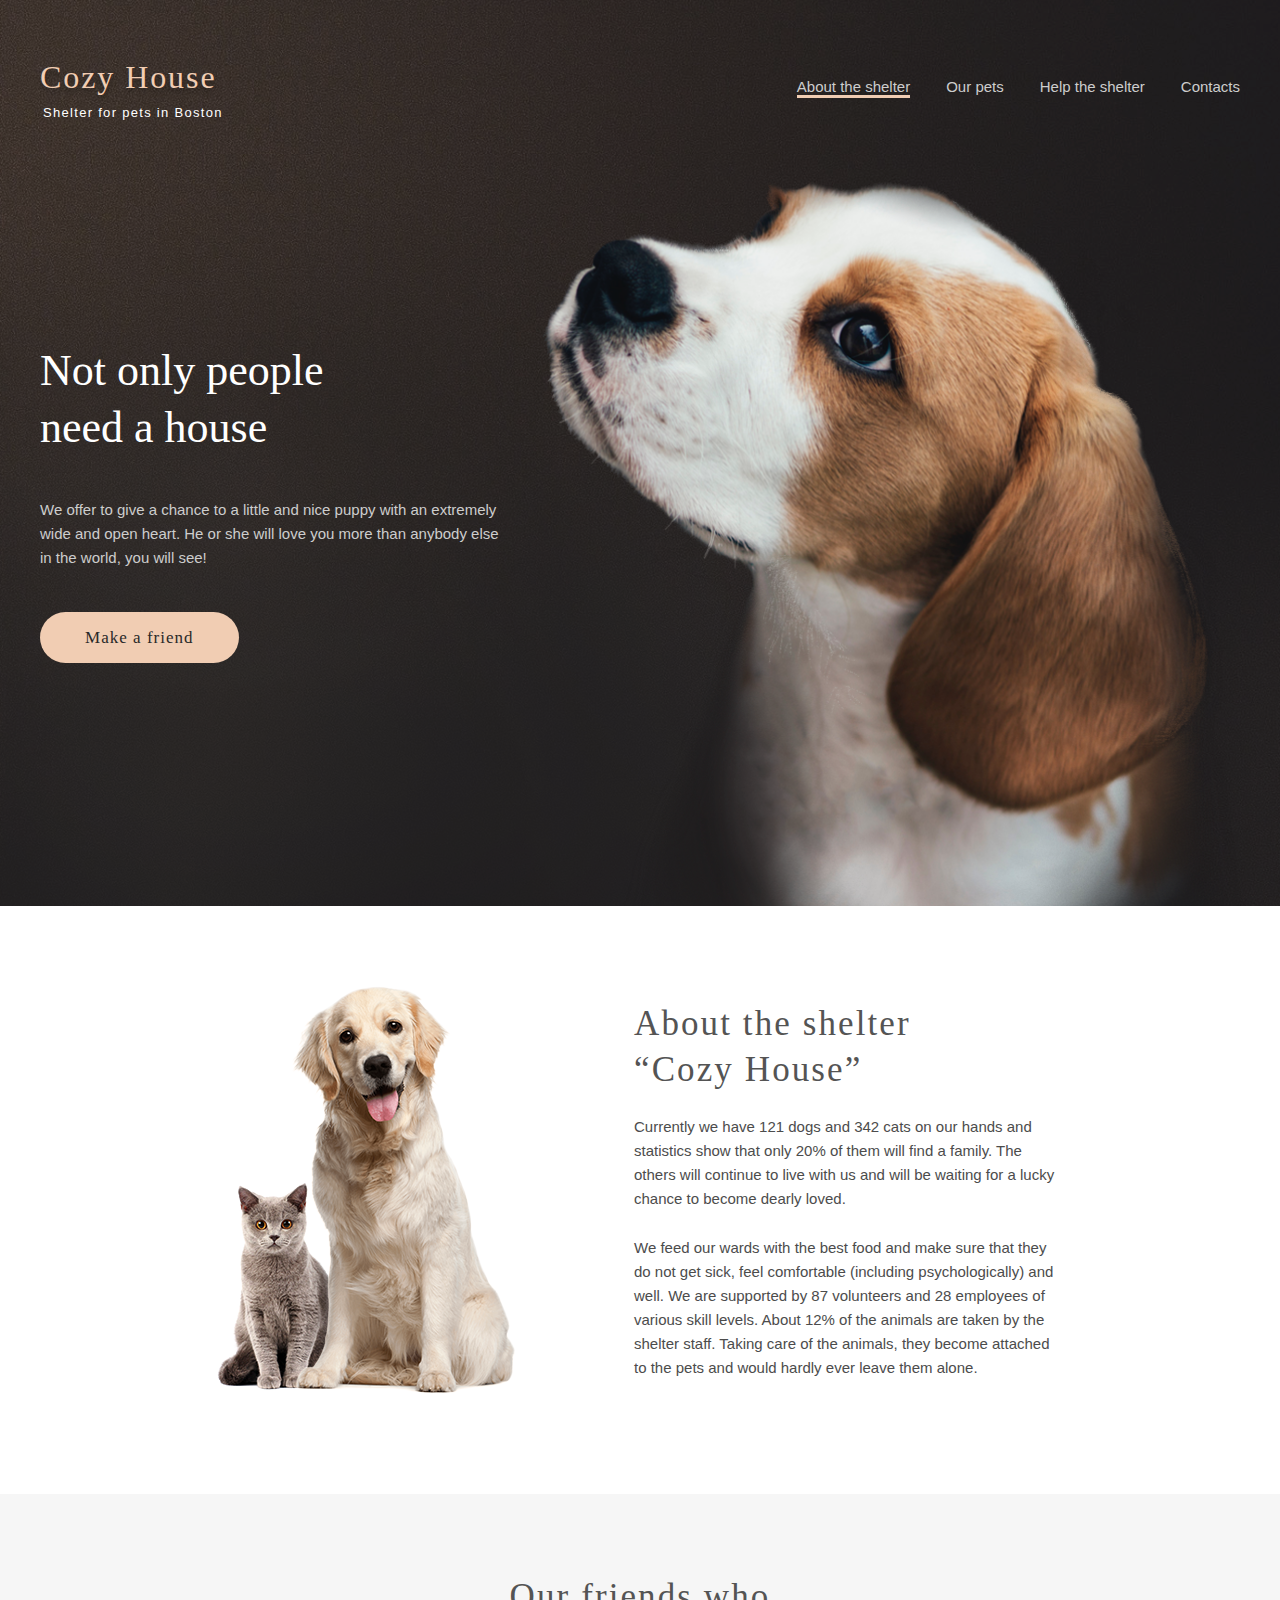
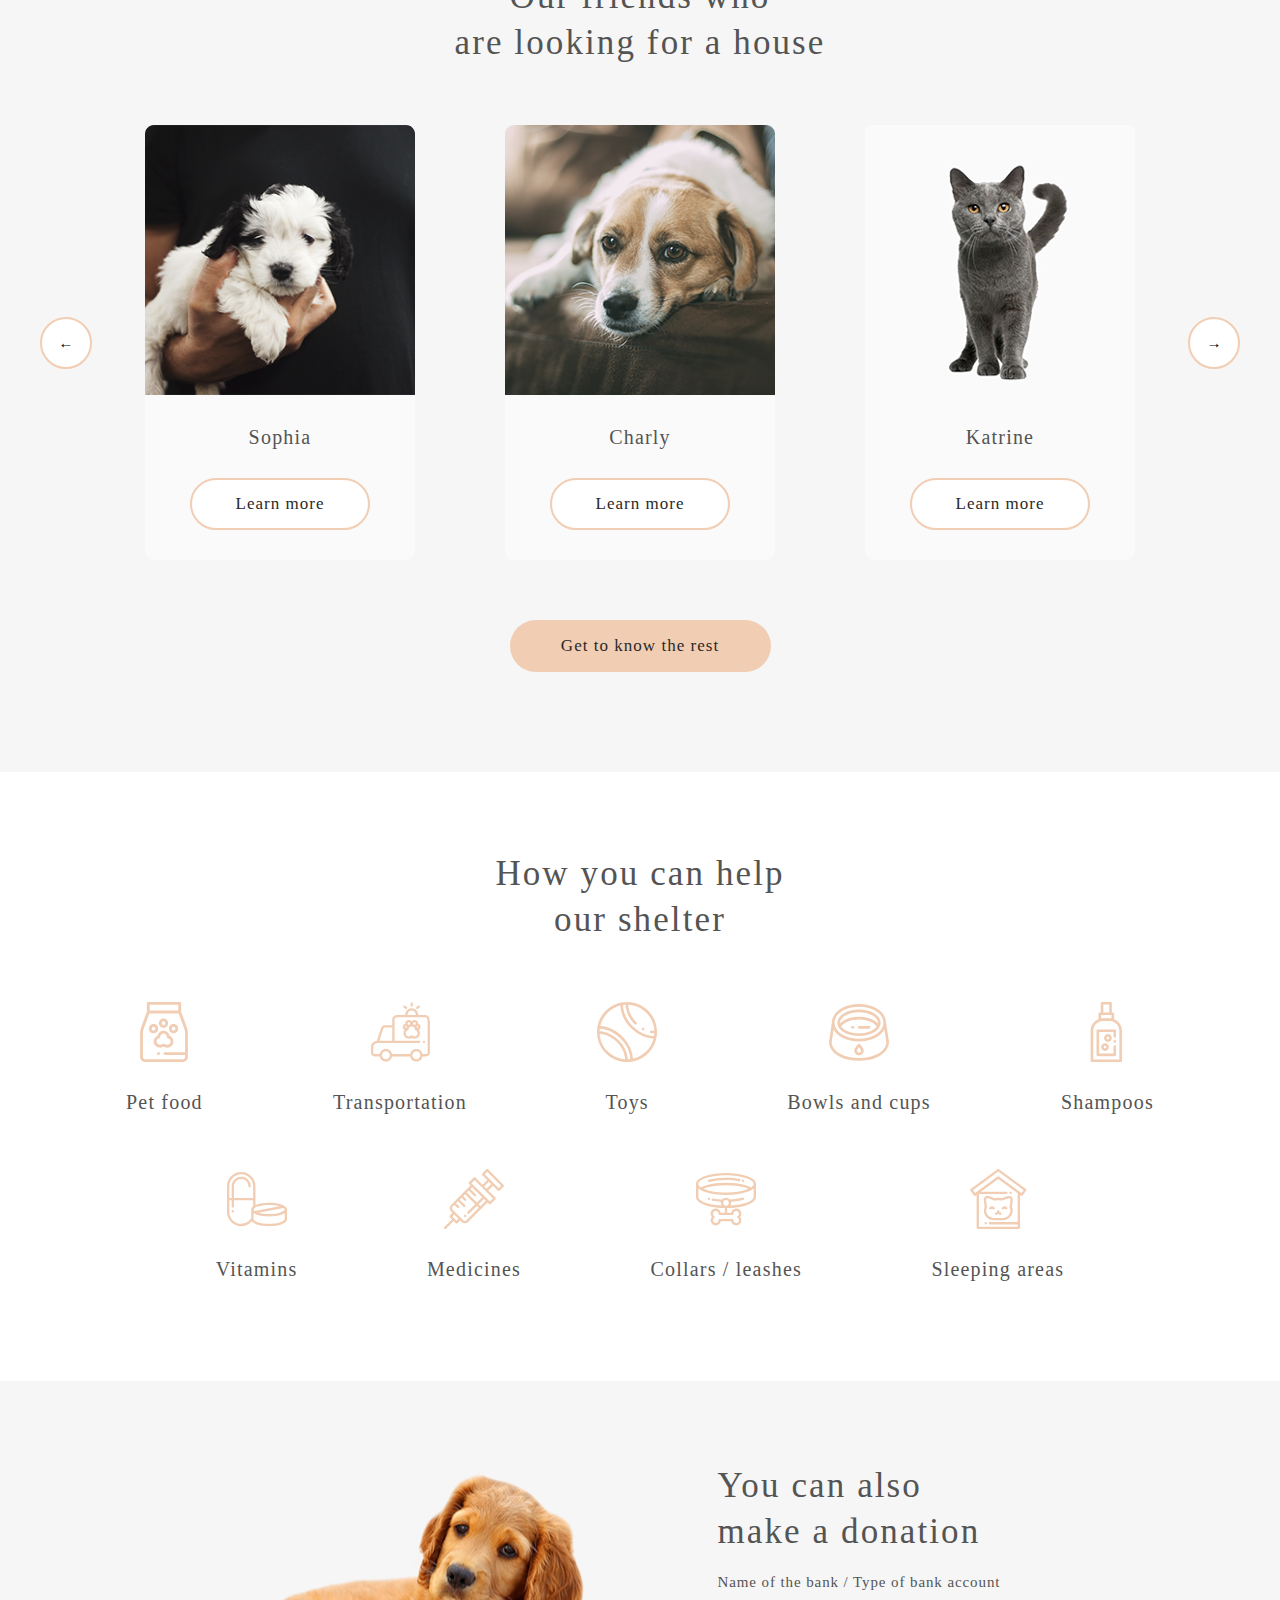
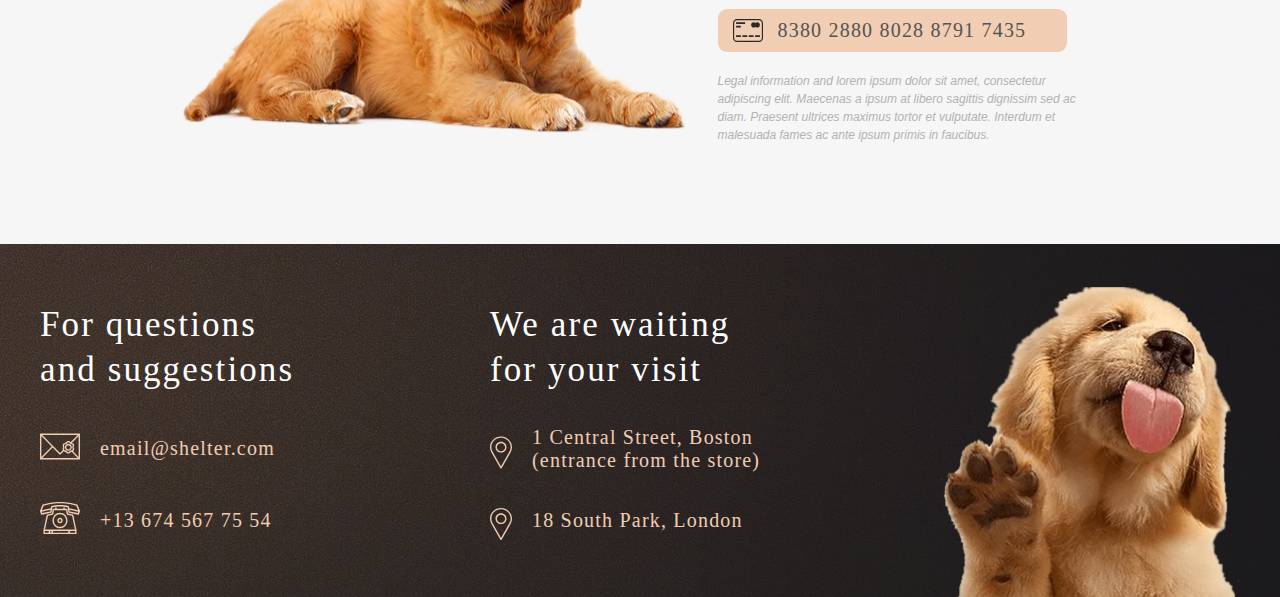
==== commit 7c5761c6: "fix: change links for icons" ====
--- a/pages/main/index.html
+++ b/pages/main/index.html
@@ -85,11 +85,51 @@
         </h3>
         <div class="help_line_one">
             <div class="help_icon">
-                <img src="/assets/icons/icon-pet-food.svg" alt="Pet food icon">
+                <img src="../..//assets/icons/icon-pet-food.svg" alt="Pet food icon">
                 <h4>Pet food</h4>
             </div>
             <div class="help_icon">
-                <img src="/assets/icons/icon-transportation.svg" alt="Transportation icon">
+                <img src="../..//assets/icons/icon-transportation.svg" alt="Transportation icon">
+                <h4>Transportation</h4>
+            </div>
+            <div class="help_icon">
+                <img src="../..//assets/icons/icon-toys.svg" alt="Toys icon">
+                <h4>Toys</h4>
+            </div>
+            <div class="help_icon">
+                <img src="../..//assets/icons/icon-bowls-and-cups.svg" alt="Bowls and cups icon">
+                <h4>Bowls and cups</h4>
+            </div>
+            <div class="help_icon">
+                <img src="../..//assets/icons/icon-shampoos.svg" alt="Shampoos icon">
+                <h4>Shampoos</h4>
+            </div>
+        </div>
+        <div class="help_line_two">
+            <div class="help_icon">
+                <img src="../..//assets/icons/icon-vitamins.svg" alt="Vitamins icon">
+                <h4>Vitamins</h4>
+            </div>
+            <div class="help_icon">
+                <img src="../..//assets/icons/icon-medicines.svg" alt="Medicines icon">
+                <h4>Medicines</h4>
+            </div>
+            <div class="help_icon">
+                <img src="/assets/icons/icon-collars-leashes.svg" alt="Collars leashes icon">
+                <h4>Collars / leashes</h4>
+            </div>
+            <div class="help_icon">
+                <img src="../..//assets/icons/icon-sleeping-area.svg" alt="Sleeping area icon">
+                <h4>Sleeping areas</h4>
+            </div>
+        </div>
+        <div class="help_grid">
+            <div class="help_icon">
+                <img src="../..//assets/icons/icon-pet-food.svg" alt="Pet food icon">
+                <h4>Pet food</h4>
+            </div>
+            <div class="help_icon">
+                <img src="../..//assets/icons/icon-transportation.svg" alt="Transportation icon">
                 <h4>Transportation</h4>
             </div>
             <div class="help_icon">
@@ -97,79 +137,39 @@
                 <h4>Toys</h4>
             </div>
             <div class="help_icon">
-                <img src="/assets/icons/icon-bowls-and-cups.svg" alt="Bowls and cups icon">
+                <img src="../..//assets/icons/icon-bowls-and-cups.svg" alt="Bowls and cups icon">
                 <h4>Bowls and cups</h4>
             </div>
             <div class="help_icon">
-                <img src="/assets/icons/icon-shampoos.svg" alt="Shampoos icon">
+                <img src="../..//assets/icons/icon-shampoos.svg" alt="Shampoos icon">
                 <h4>Shampoos</h4>
             </div>
-        </div>
-        <div class="help_line_two">
-            <div class="help_icon">
-                <img src="/assets/icons/icon-vitamins.svg" alt="Vitamins icon">
+            <div class="help_icon">
+                <img src="../..//assets/icons/icon-vitamins.svg" alt="Vitamins icon">
                 <h4>Vitamins</h4>
             </div>
             <div class="help_icon">
-                <img src="/assets/icons/icon-medicines.svg" alt="Medicines icon">
+                <img src="../..//assets/icons/icon-medicines.svg" alt="Medicines icon">
                 <h4>Medicines</h4>
             </div>
             <div class="help_icon">
-                <img src="/assets/icons/icon-collars-leashes.svg" alt="Collars leashes icon">
+                <img src="../..//assets/icons/icon-collars-leashes.svg" alt="Collars leashes icon">
                 <h4>Collars / leashes</h4>
             </div>
             <div class="help_icon">
-                <img src="/assets/icons/icon-sleeping-area.svg" alt="Sleeping area icon">
-                <h4>Sleeping areas</h4>
-            </div>
-        </div>
-        <div class="help_grid">
-            <div class="help_icon">
-                <img src="/assets/icons/icon-pet-food.svg" alt="Pet food icon">
-                <h4>Pet food</h4>
-            </div>
-            <div class="help_icon">
-                <img src="/assets/icons/icon-transportation.svg" alt="Transportation icon">
-                <h4>Transportation</h4>
-            </div>
-            <div class="help_icon">
-                <img src="/assets/icons/icon-toys.svg" alt="Toys icon">
-                <h4>Toys</h4>
-            </div>
-            <div class="help_icon">
-                <img src="/assets/icons/icon-bowls-and-cups.svg" alt="Bowls and cups icon">
-                <h4>Bowls and cups</h4>
-            </div>
-            <div class="help_icon">
-                <img src="/assets/icons/icon-shampoos.svg" alt="Shampoos icon">
-                <h4>Shampoos</h4>
-            </div>
-            <div class="help_icon">
-                <img src="/assets/icons/icon-vitamins.svg" alt="Vitamins icon">
-                <h4>Vitamins</h4>
-            </div>
-            <div class="help_icon">
-                <img src="/assets/icons/icon-medicines.svg" alt="Medicines icon">
-                <h4>Medicines</h4>
-            </div>
-            <div class="help_icon">
-                <img src="/assets/icons/icon-collars-leashes.svg" alt="Collars leashes icon">
-                <h4>Collars / leashes</h4>
-            </div>
-            <div class="help_icon">
-                <img src="/assets/icons/icon-sleeping-area.svg" alt="Sleeping area icon">
+                <img src="../..//assets/icons/icon-sleeping-area.svg" alt="Sleeping area icon">
                 <h4>Sleeping areas</h4>
             </div>
         </div>
     </section>
     <section class="donation">
         <div class="donation_container">
-            <img class="donation_dog" src="/assets/img/donation-dog.svg" alt="Dog">
+            <img class="donation_dog" src="../..//assets/img/donation-dog.svg" alt="Dog">
             <div class="donation_text">
                 <h3>You can also <br> make a donation</h3>
                 <h5>Name of the bank / Type of bank account</h5>
                 <a class="credit_card" href="#">
-                    <img src="/assets/img/credit-card.svg" alt="Credit card">
+                    <img src="../..//assets/img/credit-card.svg" alt="Credit card">
                     <h4>8380 2880 8028 8791 7435</h4>
                 </a>
                 <p>Legal information and lorem ipsum dolor sit amet, consectetur
@@ -184,55 +184,55 @@
             <div>
                 <h3>For questions and suggestions</h3>
                 <a class="footer_info" href="mailto:email@shelter.com">
-                    <img src="/assets/icons/icon-email.svg" alt="Email icon">
+                    <img src="../..//assets/icons/icon-email.svg" alt="Email icon">
                     <h4>email@shelter.com</h4>
                 </a>
                 <a class="footer_info footer_phone" href="tel:+136745677554">
-                    <img src="/assets/icons/icon-phone.svg" alt="Phone icon">
+                    <img src="../..//assets/icons/icon-phone.svg" alt="Phone icon">
                     <h4>+13 674 567 75 54</h4>
                 </a>
             </div>
             <div class="footer_column_position">
                 <h3>We are waiting for your visit</h3>
                 <a class="footer_info" href="https://goo.gl/maps/quNPnnwDSXRPuH5x9" target="_blank">
-                    <img src="/assets/icons/icon-marker.svg" alt="Marker icon">
+                    <img src="../..//assets/icons/icon-marker.svg" alt="Marker icon">
                     <h4>1 Central Street, Boston <br>(entrance from the store)</h4>
                 </a>
                 <a class="footer_info" href="https://goo.gl/maps/NoFwsD8NqHhmNLJz5" target="_blank">
-                    <img src="/assets/icons/icon-marker.svg" alt="Marker icon">
+                    <img src="../..//assets/icons/icon-marker.svg" alt="Marker icon">
                     <h4>18 South Park, London </h4>
                 </a>
             </div>
-            <img class="footer_img" src="/assets/img/footer-puppy.png" alt="Puppy">
+            <img class="footer_img" src="../..//assets/img/footer-puppy.png" alt="Puppy">
         </div>
     </footer>
     <div class="popup" id="popup">
         <div class="modal_window">
             <button class="button_close" id="button_close"><img src="/assets/icons/icon-close.svg" alt="close"></button>
             <div class="modal_card">
-                <img class="img_pet" id="img_pet" src="/assets/img/pets-charly.svg" alt="pet">
+                <img class="img_pet" id="img_pet" src="../..//assets/img/pets-charly.svg" alt="pet">
                 <div class="content">
                     <h3 class="pet_name" id="pet_name">Name</h3>
                     <h4 class="pet_breed" id="pet_breed">Breed</h4>
                     <p class="pet_description" id="pet_description"></p>
                     <div class="pet_list">
                         <div>
-                            <img src="/assets/icons/icon-dot.svg" alt="dot">
+                            <img src="../..//assets/icons/icon-dot.svg" alt="dot">
                             <h5>Age:</h5>
                             <p id="pet_age"></p>
                         </div>
                         <div>
-                            <img src="/assets/icons/icon-dot.svg" alt="dot">
+                            <img src="../..//assets/icons/icon-dot.svg" alt="dot">
                             <h5>Inoculations:</h5>
                             <p id="pet_inoculations"></p>
                         </div>
                         <div>
-                            <img src="/assets/icons/icon-dot.svg" alt="dot">
+                            <img src="../..//assets/icons/icon-dot.svg" alt="dot">
                             <h5>Diseases:</h5>
                             <p id="pet_diseases"></p>
                         </div>
                         <div>
-                            <img src="/assets/icons/icon-dot.svg" alt="dot">
+                            <img src="../..//assets/icons/icon-dot.svg" alt="dot">
                             <h5>Parasites:</h5>
                             <p id="pet_parasites"></p>
                         </div>
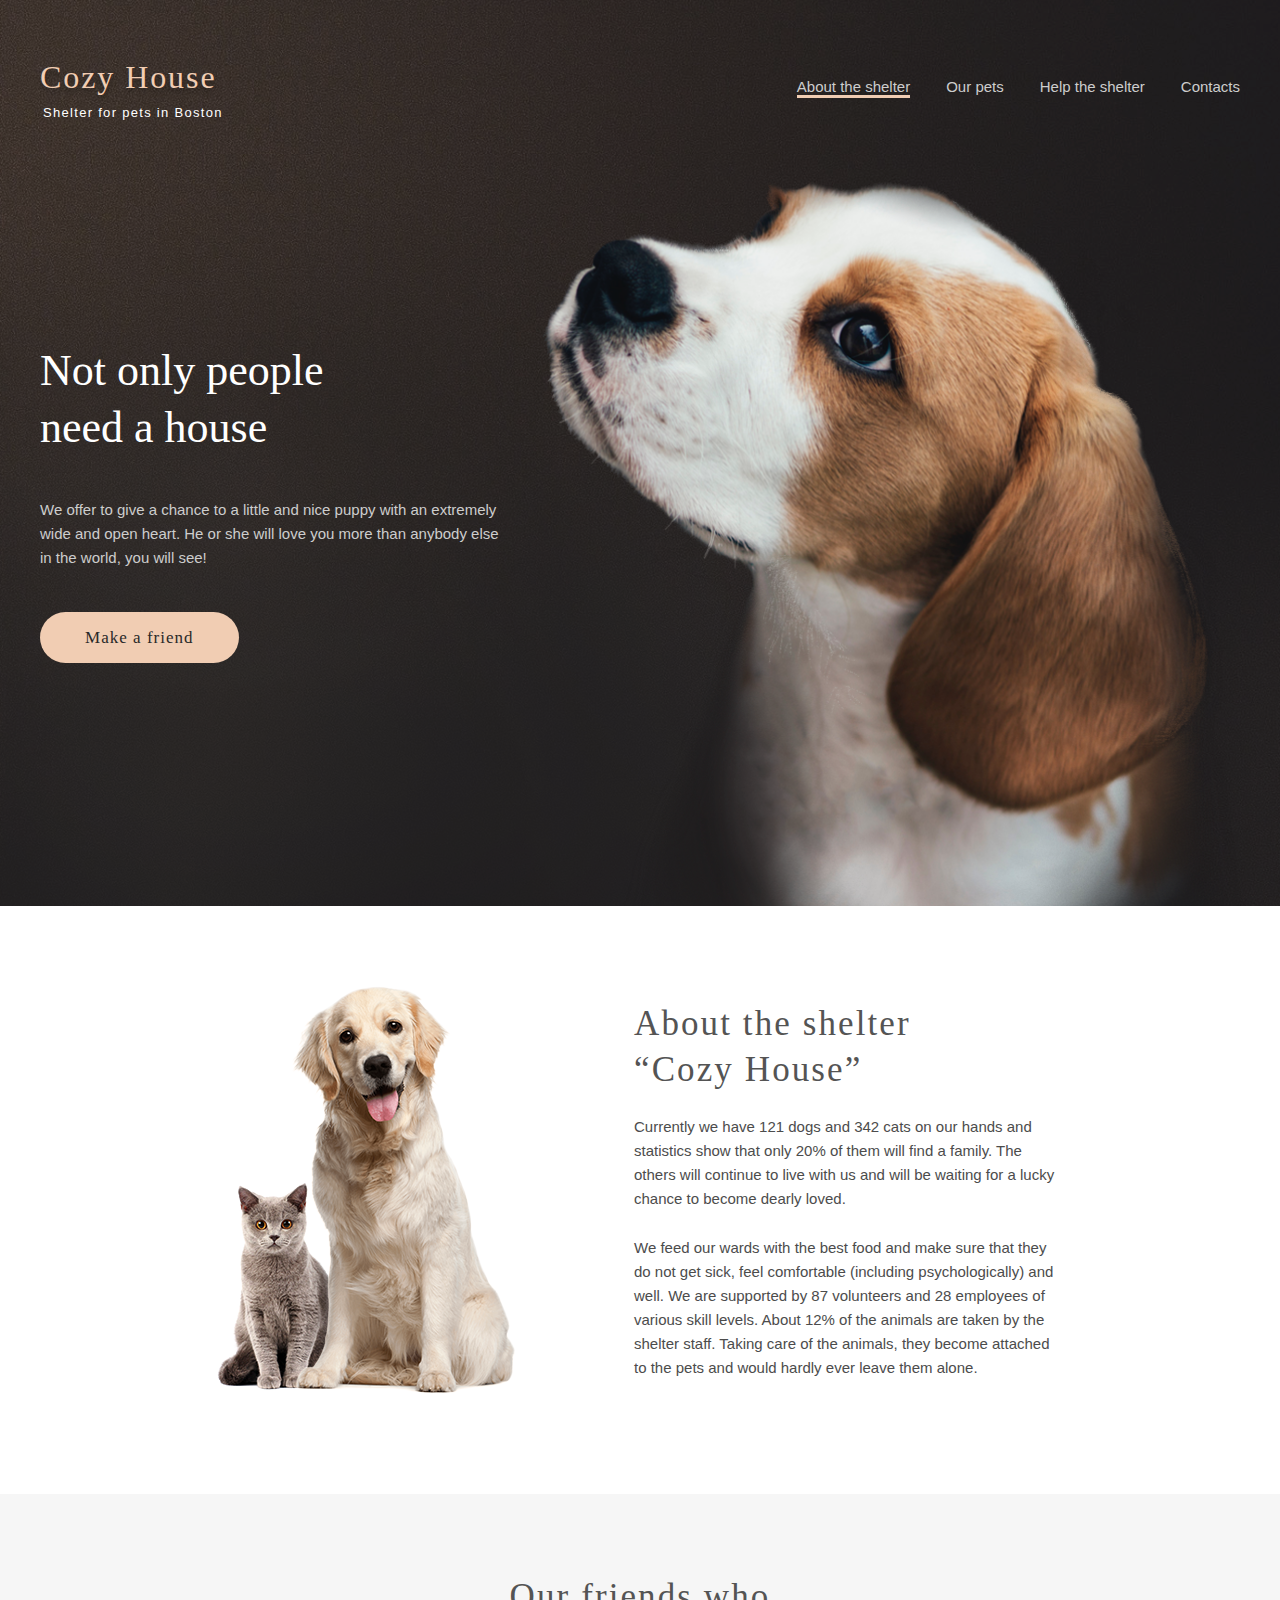
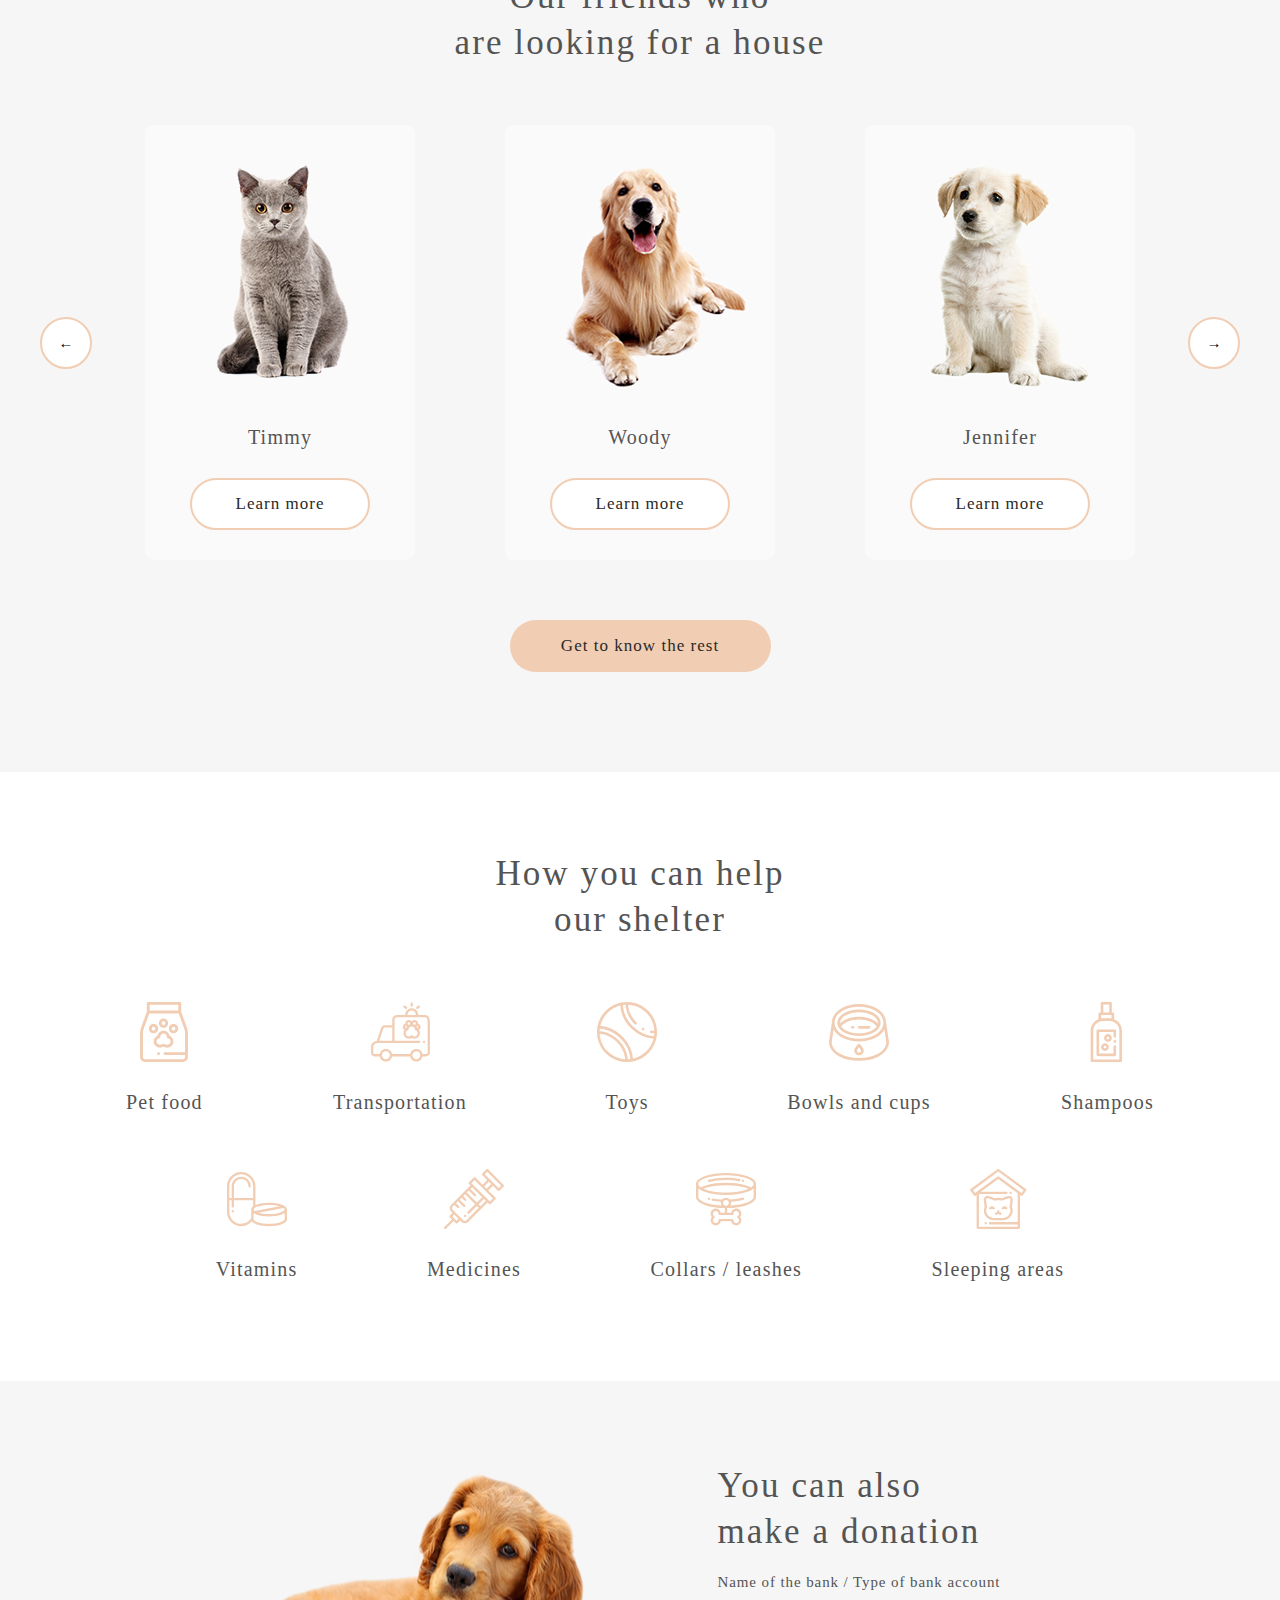
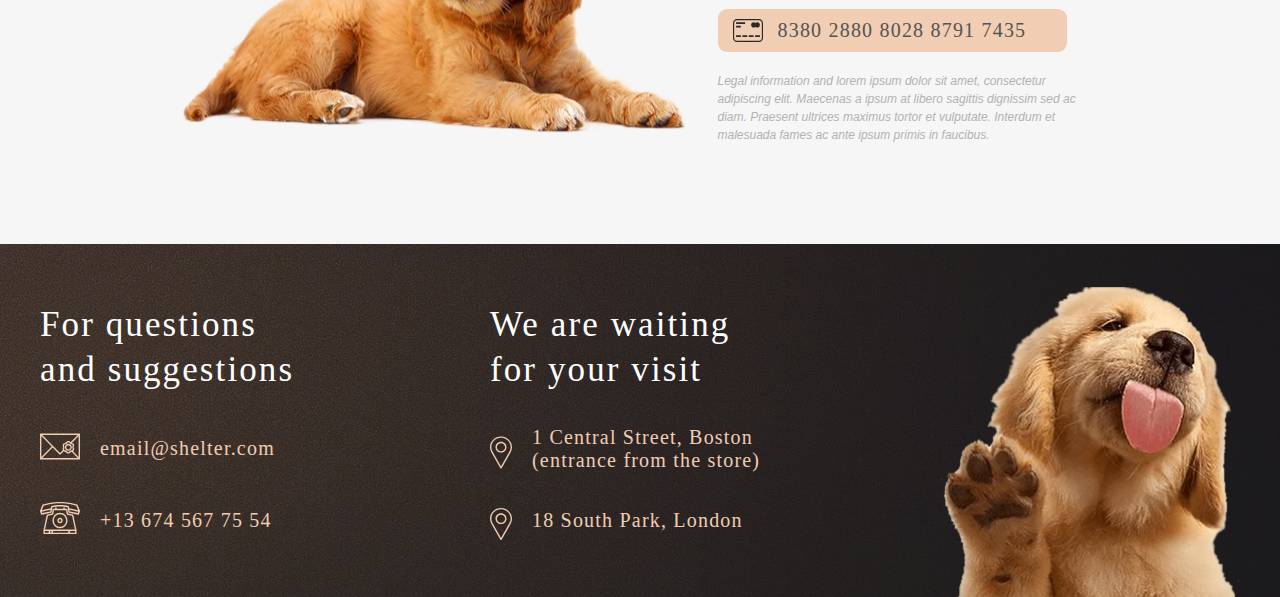
==== commit dd0d8cbe: "fix: change links for icons" ====
--- a/pages/main/index.html
+++ b/pages/main/index.html
@@ -85,91 +85,91 @@
         </h3>
         <div class="help_line_one">
             <div class="help_icon">
-                <img src="../..//assets/icons/icon-pet-food.svg" alt="Pet food icon">
+                <img src="../../assets/icons/icon-pet-food.svg" alt="Pet food icon">
                 <h4>Pet food</h4>
             </div>
             <div class="help_icon">
-                <img src="../..//assets/icons/icon-transportation.svg" alt="Transportation icon">
+                <img src="../../assets/icons/icon-transportation.svg" alt="Transportation icon">
                 <h4>Transportation</h4>
             </div>
             <div class="help_icon">
-                <img src="../..//assets/icons/icon-toys.svg" alt="Toys icon">
+                <img src="../../assets/icons/icon-toys.svg" alt="Toys icon">
                 <h4>Toys</h4>
             </div>
             <div class="help_icon">
-                <img src="../..//assets/icons/icon-bowls-and-cups.svg" alt="Bowls and cups icon">
+                <img src="../../assets/icons/icon-bowls-and-cups.svg" alt="Bowls and cups icon">
                 <h4>Bowls and cups</h4>
             </div>
             <div class="help_icon">
-                <img src="../..//assets/icons/icon-shampoos.svg" alt="Shampoos icon">
+                <img src="../../assets/icons/icon-shampoos.svg" alt="Shampoos icon">
                 <h4>Shampoos</h4>
             </div>
         </div>
         <div class="help_line_two">
             <div class="help_icon">
-                <img src="../..//assets/icons/icon-vitamins.svg" alt="Vitamins icon">
+                <img src="../../assets/icons/icon-vitamins.svg" alt="Vitamins icon">
                 <h4>Vitamins</h4>
             </div>
             <div class="help_icon">
-                <img src="../..//assets/icons/icon-medicines.svg" alt="Medicines icon">
+                <img src="../../assets/icons/icon-medicines.svg" alt="Medicines icon">
                 <h4>Medicines</h4>
             </div>
             <div class="help_icon">
-                <img src="/assets/icons/icon-collars-leashes.svg" alt="Collars leashes icon">
+                <img src="../../assets/icons/icon-collars-leashes.svg" alt="Collars leashes icon">
                 <h4>Collars / leashes</h4>
             </div>
             <div class="help_icon">
-                <img src="../..//assets/icons/icon-sleeping-area.svg" alt="Sleeping area icon">
+                <img src="../../assets/icons/icon-sleeping-area.svg" alt="Sleeping area icon">
                 <h4>Sleeping areas</h4>
             </div>
         </div>
         <div class="help_grid">
             <div class="help_icon">
-                <img src="../..//assets/icons/icon-pet-food.svg" alt="Pet food icon">
+                <img src="../../assets/icons/icon-pet-food.svg" alt="Pet food icon">
                 <h4>Pet food</h4>
             </div>
             <div class="help_icon">
-                <img src="../..//assets/icons/icon-transportation.svg" alt="Transportation icon">
+                <img src="../../assets/icons/icon-transportation.svg" alt="Transportation icon">
                 <h4>Transportation</h4>
             </div>
             <div class="help_icon">
-                <img src="/assets/icons/icon-toys.svg" alt="Toys icon">
+                <img src="../../assets/icons/icon-toys.svg" alt="Toys icon">
                 <h4>Toys</h4>
             </div>
             <div class="help_icon">
-                <img src="../..//assets/icons/icon-bowls-and-cups.svg" alt="Bowls and cups icon">
+                <img src="../../assets/icons/icon-bowls-and-cups.svg" alt="Bowls and cups icon">
                 <h4>Bowls and cups</h4>
             </div>
             <div class="help_icon">
-                <img src="../..//assets/icons/icon-shampoos.svg" alt="Shampoos icon">
+                <img src="../../assets/icons/icon-shampoos.svg" alt="Shampoos icon">
                 <h4>Shampoos</h4>
             </div>
             <div class="help_icon">
-                <img src="../..//assets/icons/icon-vitamins.svg" alt="Vitamins icon">
+                <img src="../../assets/icons/icon-vitamins.svg" alt="Vitamins icon">
                 <h4>Vitamins</h4>
             </div>
             <div class="help_icon">
-                <img src="../..//assets/icons/icon-medicines.svg" alt="Medicines icon">
+                <img src="../../assets/icons/icon-medicines.svg" alt="Medicines icon">
                 <h4>Medicines</h4>
             </div>
             <div class="help_icon">
-                <img src="../..//assets/icons/icon-collars-leashes.svg" alt="Collars leashes icon">
+                <img src="../../assets/icons/icon-collars-leashes.svg" alt="Collars leashes icon">
                 <h4>Collars / leashes</h4>
             </div>
             <div class="help_icon">
-                <img src="../..//assets/icons/icon-sleeping-area.svg" alt="Sleeping area icon">
+                <img src="../../assets/icons/icon-sleeping-area.svg" alt="Sleeping area icon">
                 <h4>Sleeping areas</h4>
             </div>
         </div>
     </section>
     <section class="donation">
         <div class="donation_container">
-            <img class="donation_dog" src="../..//assets/img/donation-dog.svg" alt="Dog">
+            <img class="donation_dog" src="../../assets/img/donation-dog.svg" alt="Dog">
             <div class="donation_text">
                 <h3>You can also <br> make a donation</h3>
                 <h5>Name of the bank / Type of bank account</h5>
                 <a class="credit_card" href="#">
-                    <img src="../..//assets/img/credit-card.svg" alt="Credit card">
+                    <img src="../../assets/img/credit-card.svg" alt="Credit card">
                     <h4>8380 2880 8028 8791 7435</h4>
                 </a>
                 <p>Legal information and lorem ipsum dolor sit amet, consectetur
@@ -184,50 +184,50 @@
             <div>
                 <h3>For questions and suggestions</h3>
                 <a class="footer_info" href="mailto:email@shelter.com">
-                    <img src="../..//assets/icons/icon-email.svg" alt="Email icon">
+                    <img src="../../assets/icons/icon-email.svg" alt="Email icon">
                     <h4>email@shelter.com</h4>
                 </a>
                 <a class="footer_info footer_phone" href="tel:+136745677554">
-                    <img src="../..//assets/icons/icon-phone.svg" alt="Phone icon">
+                    <img src="../../assets/icons/icon-phone.svg" alt="Phone icon">
                     <h4>+13 674 567 75 54</h4>
                 </a>
             </div>
             <div class="footer_column_position">
                 <h3>We are waiting for your visit</h3>
                 <a class="footer_info" href="https://goo.gl/maps/quNPnnwDSXRPuH5x9" target="_blank">
-                    <img src="../..//assets/icons/icon-marker.svg" alt="Marker icon">
+                    <img src="../../assets/icons/icon-marker.svg" alt="Marker icon">
                     <h4>1 Central Street, Boston <br>(entrance from the store)</h4>
                 </a>
                 <a class="footer_info" href="https://goo.gl/maps/NoFwsD8NqHhmNLJz5" target="_blank">
-                    <img src="../..//assets/icons/icon-marker.svg" alt="Marker icon">
+                    <img src="../../assets/icons/icon-marker.svg" alt="Marker icon">
                     <h4>18 South Park, London </h4>
                 </a>
             </div>
-            <img class="footer_img" src="../..//assets/img/footer-puppy.png" alt="Puppy">
+            <img class="footer_img" src="../../assets/img/footer-puppy.png" alt="Puppy">
         </div>
     </footer>
     <div class="popup" id="popup">
         <div class="modal_window">
-            <button class="button_close" id="button_close"><img src="/assets/icons/icon-close.svg" alt="close"></button>
+            <button class="button_close" id="button_close"><img src="../../assets/icons/icon-close.svg" alt="close"></button>
             <div class="modal_card">
-                <img class="img_pet" id="img_pet" src="../..//assets/img/pets-charly.svg" alt="pet">
+                <img class="img_pet" id="img_pet" src="../../assets/img/pets-charly.svg" alt="pet">
                 <div class="content">
                     <h3 class="pet_name" id="pet_name">Name</h3>
                     <h4 class="pet_breed" id="pet_breed">Breed</h4>
                     <p class="pet_description" id="pet_description"></p>
                     <div class="pet_list">
                         <div>
-                            <img src="../..//assets/icons/icon-dot.svg" alt="dot">
+                            <img src="../../assets/icons/icon-dot.svg" alt="dot">
                             <h5>Age:</h5>
                             <p id="pet_age"></p>
                         </div>
                         <div>
-                            <img src="../..//assets/icons/icon-dot.svg" alt="dot">
+                            <img src="../../assets/icons/icon-dot.svg" alt="dot">
                             <h5>Inoculations:</h5>
                             <p id="pet_inoculations"></p>
                         </div>
                         <div>
-                            <img src="../..//assets/icons/icon-dot.svg" alt="dot">
+                            <img src="../../assets/icons/icon-dot.svg" alt="dot">
                             <h5>Diseases:</h5>
                             <p id="pet_diseases"></p>
                         </div>
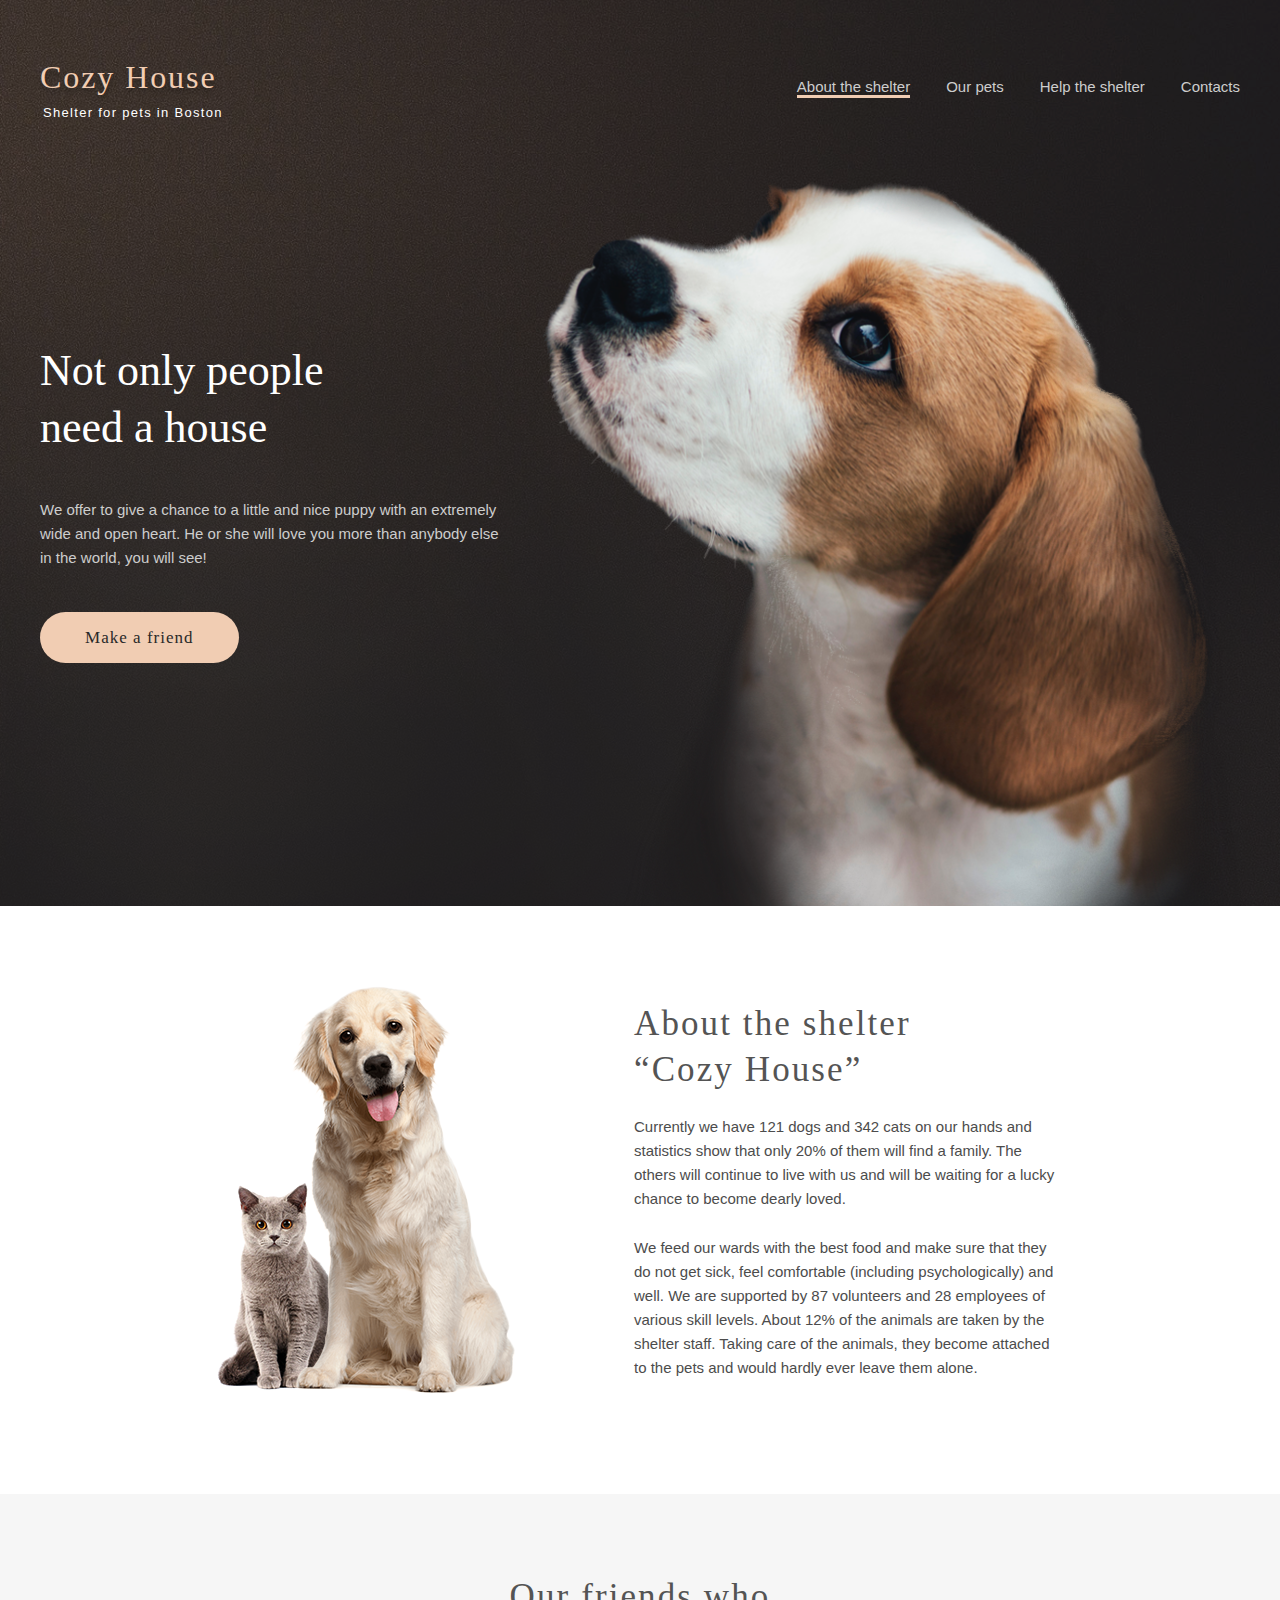
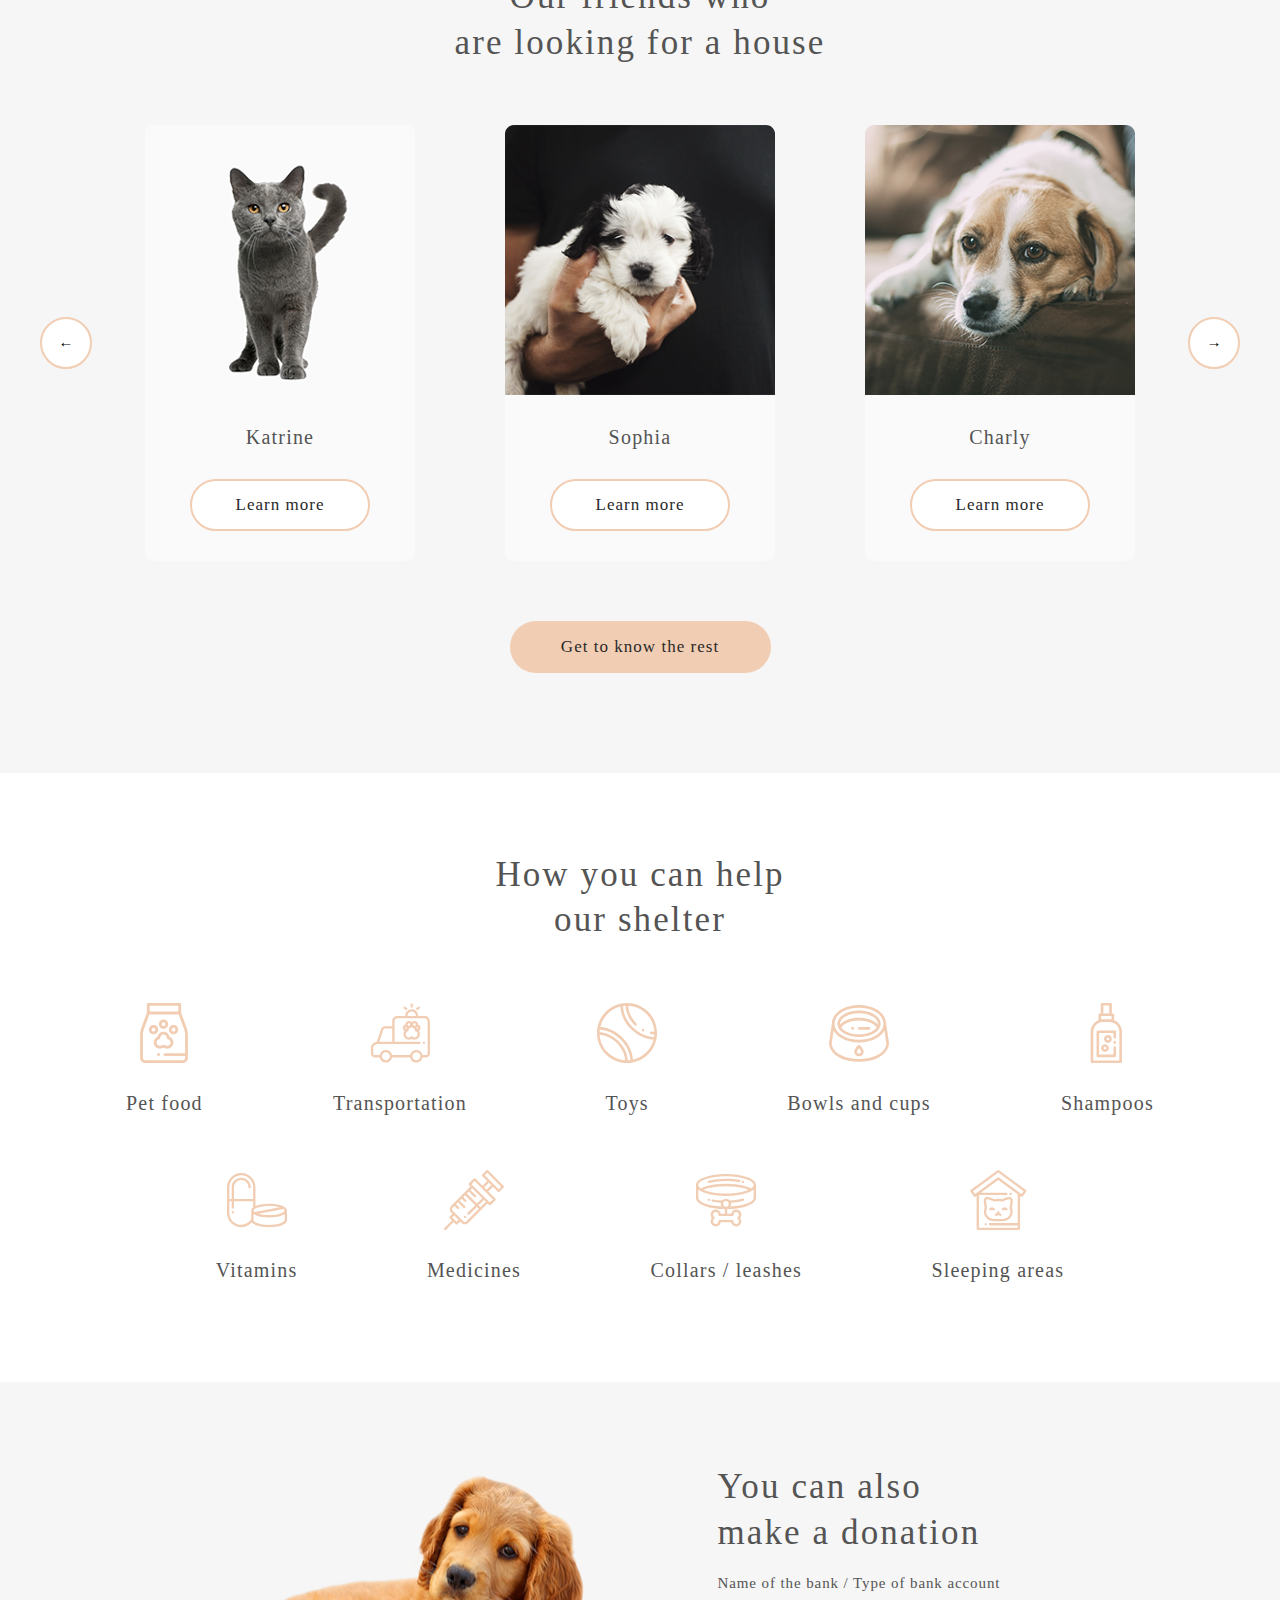
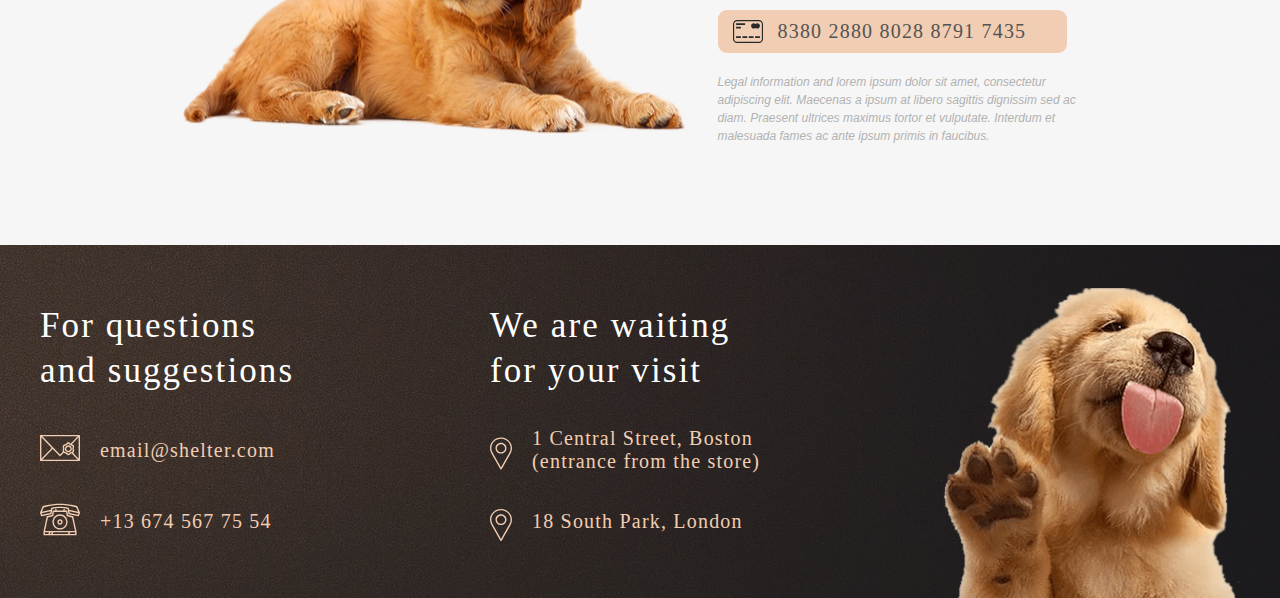
==== commit 5bd8890c: "feat: add normalize.css" ====
--- a/pages/main/index.html
+++ b/pages/main/index.html
@@ -7,6 +7,7 @@
     <meta name="viewport" content="width=device-width, initial-scale=1.0">
     <title>Shelter</title>
     <link href="style.css" rel="stylesheet">
+    <link rel="stylesheet" href="normalize.css">
 </head>
 
 <body>
@@ -232,7 +233,7 @@
                             <p id="pet_diseases"></p>
                         </div>
                         <div>
-                            <img src="../..//assets/icons/icon-dot.svg" alt="dot">
+                            <img src="../../assets/icons/icon-dot.svg" alt="dot">
                             <h5>Parasites:</h5>
                             <p id="pet_parasites"></p>
                         </div>
--- a/pages/main/style.css
+++ b/pages/main/style.css
@@ -524,7 +524,7 @@
 /*FOOTER*/
 
 .footer {
-    background-image: url("/assets/img/footer-background.svg");
+    background-image: url("../../assets/img/footer-background.svg");
     background-repeat: no-repeat;
     background-size: cover;
 }
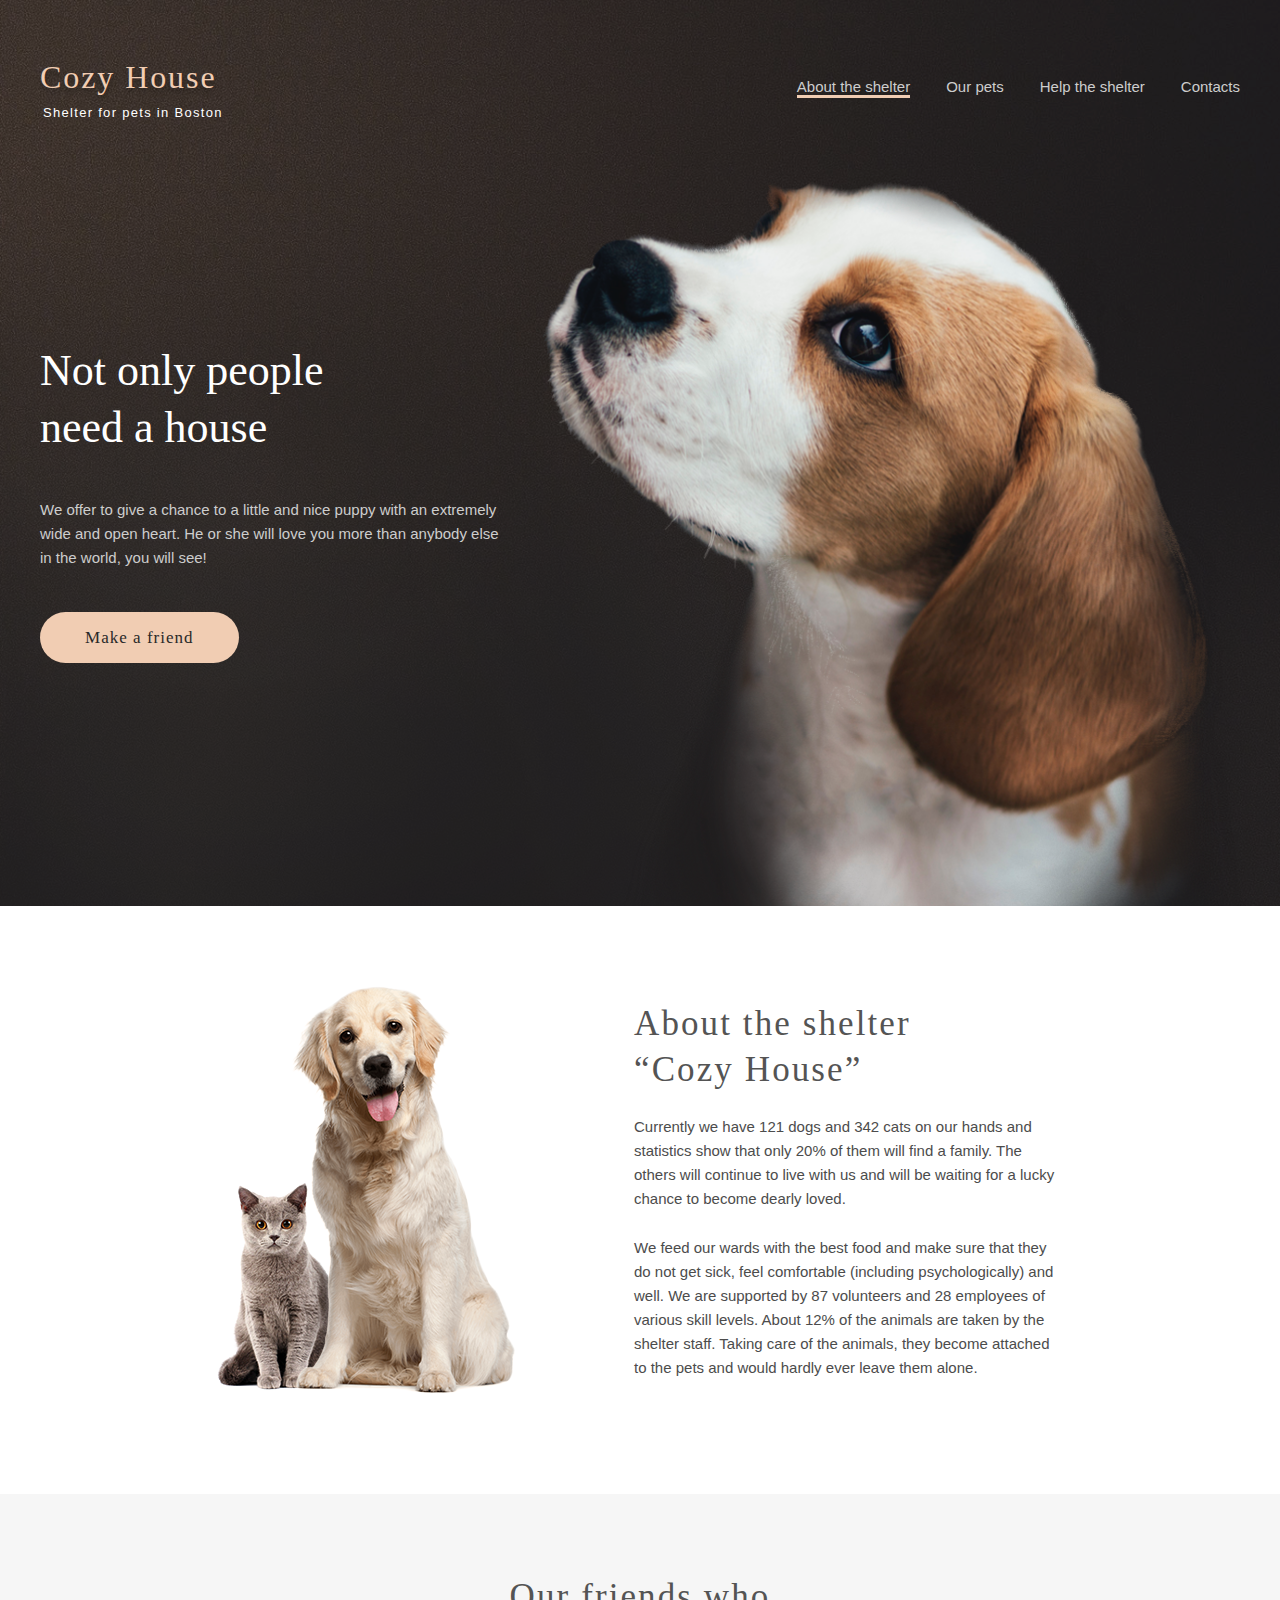
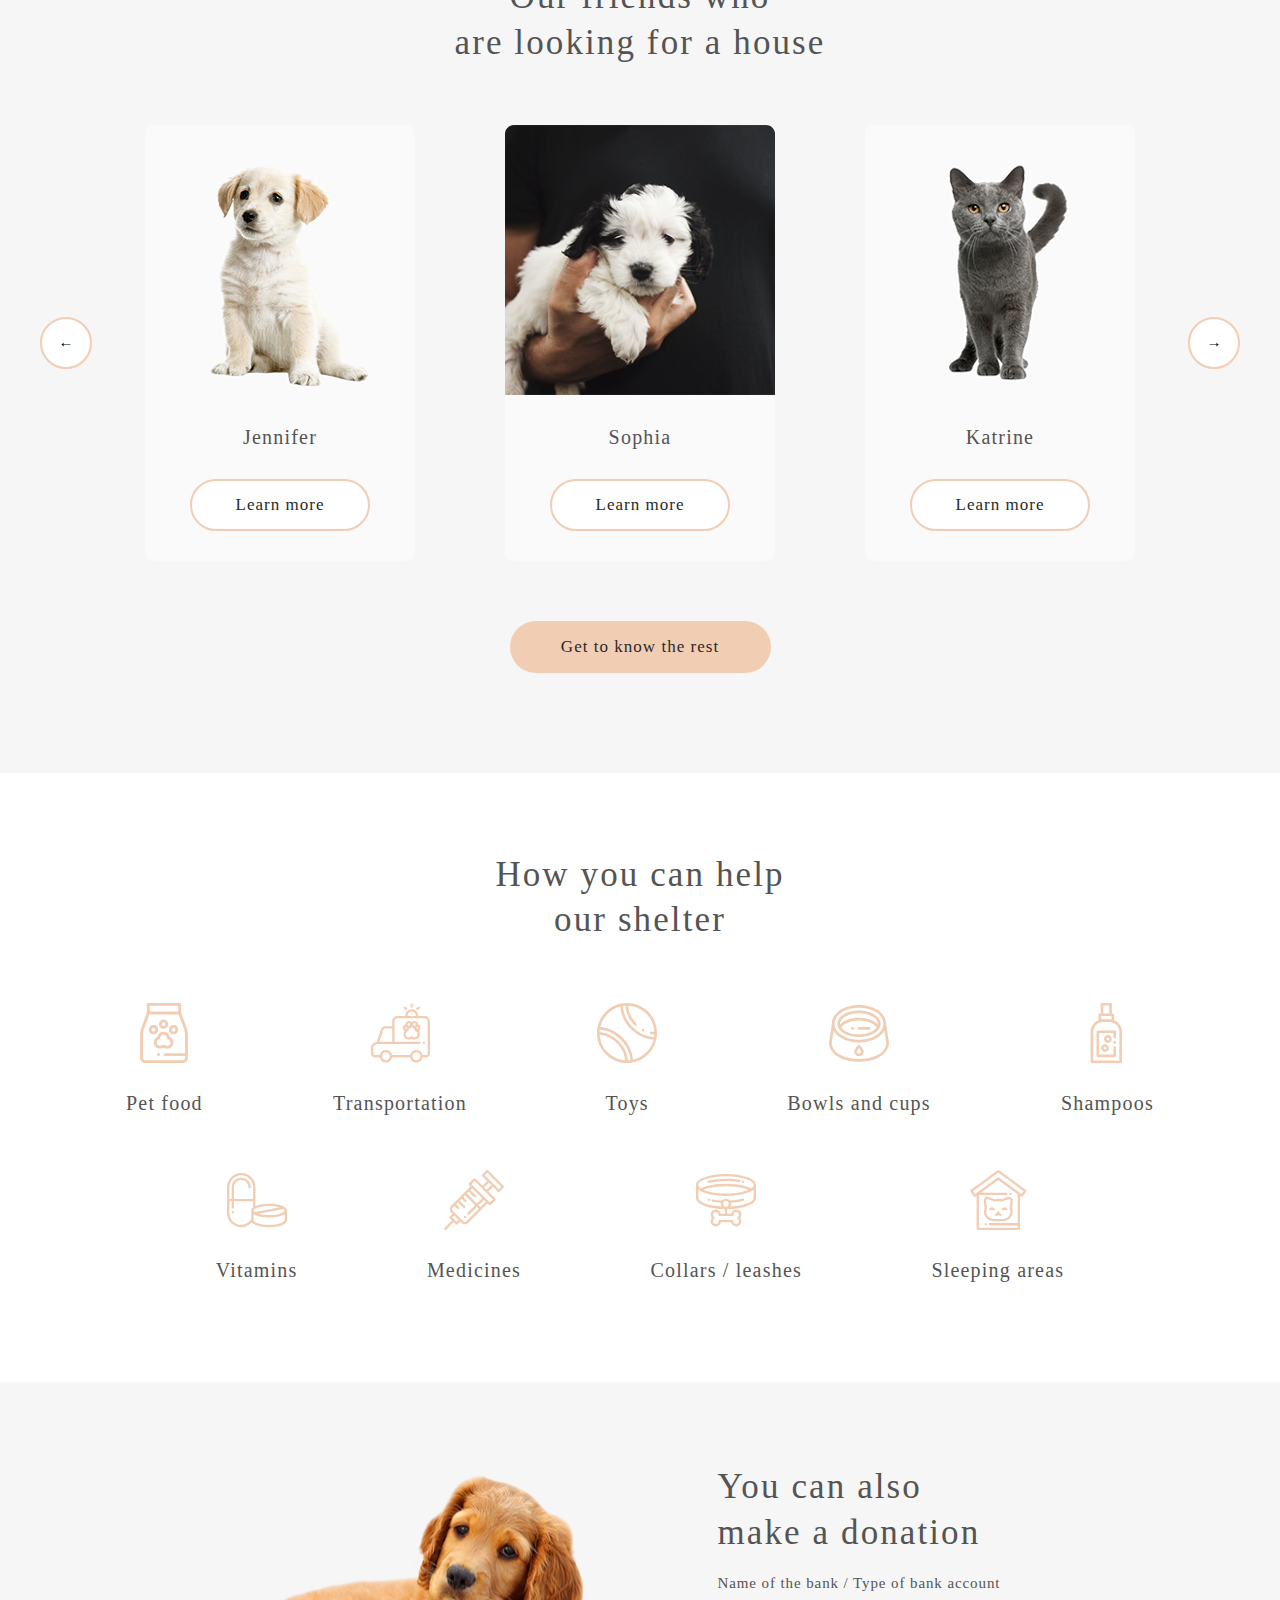
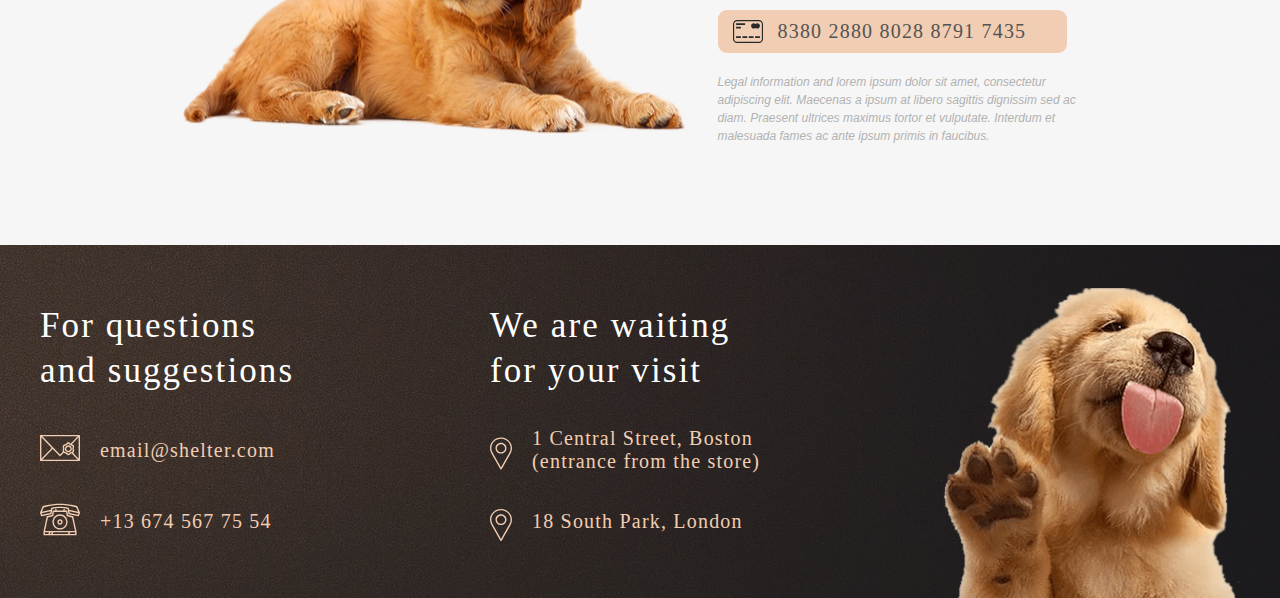
==== commit 6e8726ee: "fix: change popup" ====
--- a/pages/main/index.html
+++ b/pages/main/index.html
@@ -11,7 +11,7 @@
 </head>
 
 <body>
-    <div id="main_screen" class="main_background ">
+    <div id="main_screen" class="main_background">
         <div class="blur"></div>
         <header class="header container">
             <a class="logo" href="#main_screen">
@@ -209,7 +209,6 @@
     </footer>
     <div class="popup" id="popup">
         <div class="modal_window">
-            <button class="button_close" id="button_close"><img src="../../assets/icons/icon-close.svg" alt="close"></button>
             <div class="modal_card">
                 <img class="img_pet" id="img_pet" src="../../assets/img/pets-charly.svg" alt="pet">
                 <div class="content">
@@ -240,6 +239,7 @@
                     </div>
                 </div>
             </div>
+            <button class="button_close" id="button_close"><img src="../../assets/icons/icon-close.svg" alt="close"></button>
         </div>
     </div>
     <script src="../../assets/scripts/burger.js"></script>
--- a/pages/main/style.css
+++ b/pages/main/style.css
@@ -594,6 +594,7 @@
     transition: opacity 0.4s, visibility 0.4s;
 }
 
+
 .popup.open {
     visibility: visible;
     opacity: 1;
@@ -609,6 +610,8 @@
     text-align: right;
     transform: scale(0);
     transition: transform 0.8s;
+    display: flex;
+    flex-direction: column-reverse;
 }
 
 .popup.open .modal_window {
@@ -622,6 +625,7 @@
     height: 52px;
     background-color: rgba(28, 28, 28, 0);
     margin-right: 10px;
+    align-self: flex-end;
 }
 
 .button_close:hover {
@@ -637,6 +641,10 @@
     border-radius: 9px;
     text-align: left;
     overflow: scroll;
+}
+
+.modal_card:not(:hover) ~ .button_close{
+    background-color: #F1CDB3;
 }
 
 .img_pet {
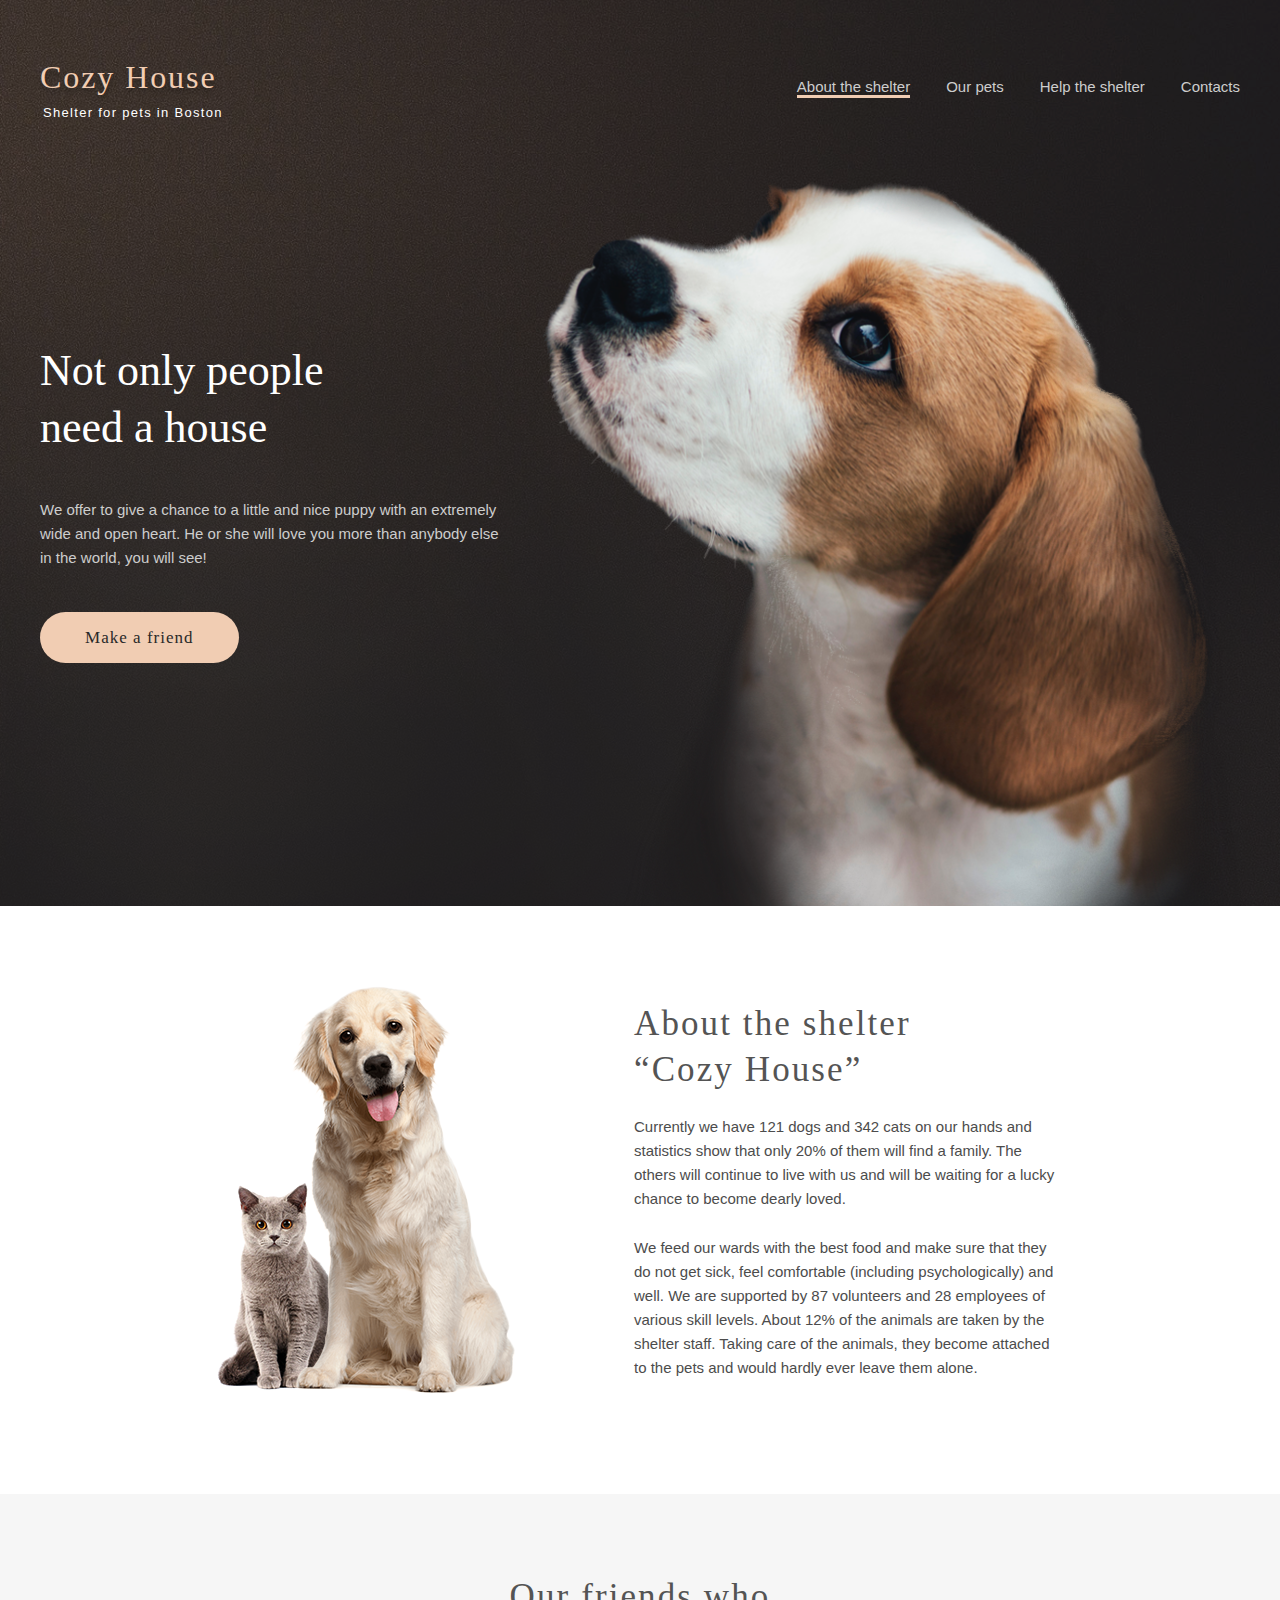
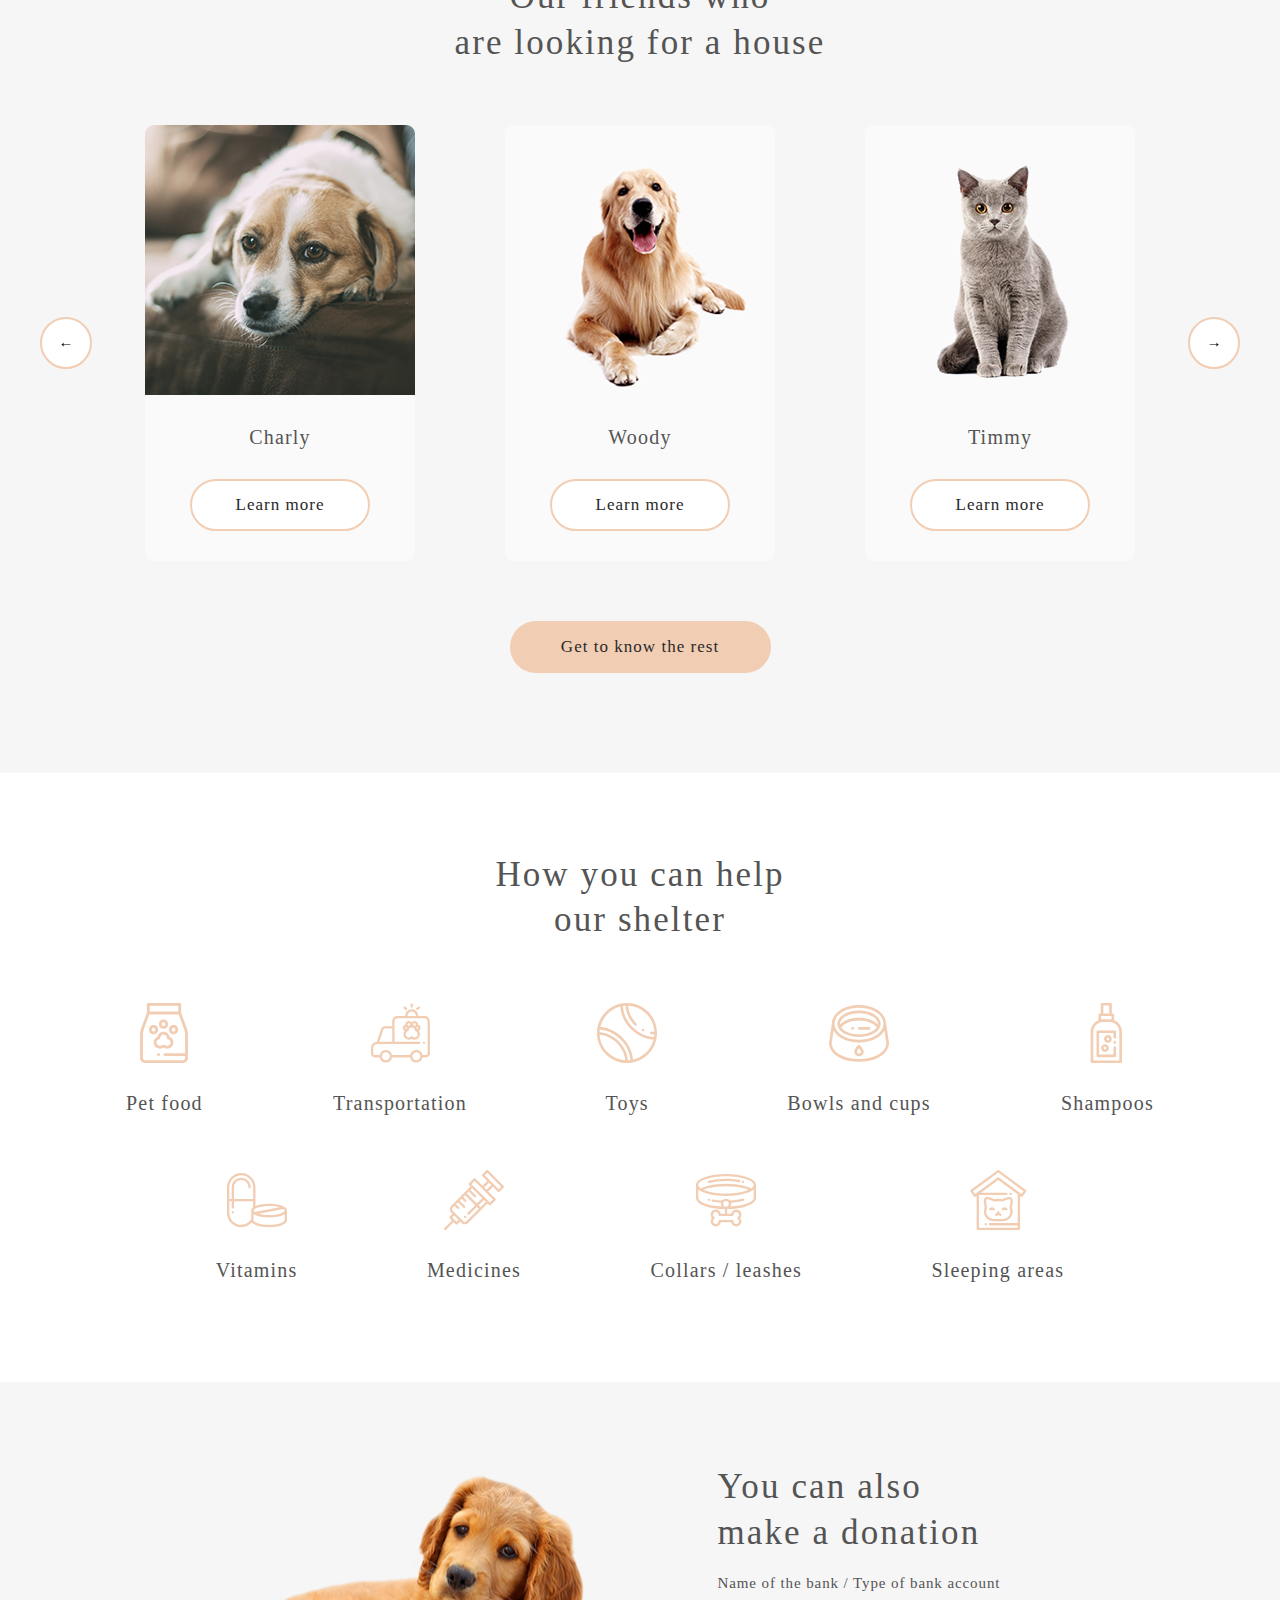
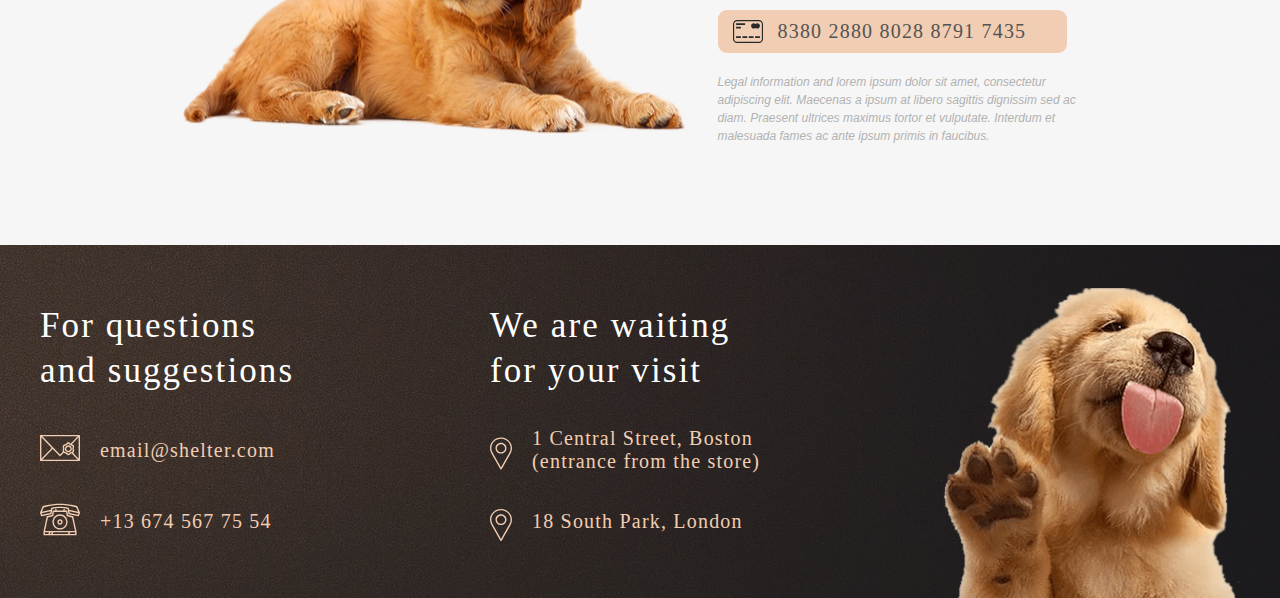
==== commit b7c3bcc7: "refactor: change code formatting" ====
--- a/pages/main/index.html
+++ b/pages/main/index.html
@@ -239,7 +239,8 @@
                     </div>
                 </div>
             </div>
-            <button class="button_close" id="button_close"><img src="../../assets/icons/icon-close.svg" alt="close"></button>
+            <button class="button_close" id="button_close"><img src="../../assets/icons/icon-close.svg"
+                    alt="close"></button>
         </div>
     </div>
     <script src="../../assets/scripts/burger.js"></script>
--- a/pages/main/style.css
+++ b/pages/main/style.css
@@ -259,13 +259,21 @@
 
 .btn_arrow:hover {
     background: #e4c5af;
+    border: 2px solid #F1CDB3;
     cursor: pointer;
     transition: all 0.5s ease-out;
-}
-
-.btn_arrow:active {
-    background: #F1CDB3;
-    transition: all 0.2s ease-out;
+    text-decoration: none;
+}
+
+
+.btn_arrow:focus {
+    border: 2px solid #F1CDB3;
+    text-decoration: none;
+}
+
+.btn_arrow:visited {
+    border: 2px solid #F1CDB3;
+    text-decoration: none;
 }
 
 .card {
@@ -379,7 +387,7 @@
 
 .transition-right {
     animation-name: move-right;
-    animation-duration: 5s;
+    animation-duration: 0.5s;
 }
 
 @keyframes move-left {
@@ -394,7 +402,7 @@
 
 .transition-left {
     animation-name: move-left;
-    animation-duration: 5s;
+    animation-duration: 0.5s;
 }
 
 .hidden {
@@ -640,10 +648,11 @@
     background: #FAFAFA;
     border-radius: 9px;
     text-align: left;
-    overflow: scroll;
-}
-
-.modal_card:not(:hover) ~ .button_close{
+    overflow-y: scroll;
+
+}
+
+.modal_card:not(:hover)~.button_close {
     background-color: #F1CDB3;
 }
 
@@ -839,7 +848,7 @@
         }
 
         to {
-            left: 10px;
+            left: 7px;
         }
     }
 
@@ -950,6 +959,7 @@
     .modal_card {
         width: 630px;
         height: 350px;
+        overflow-y: scroll;
     }
 
     .img_pet {
@@ -958,6 +968,7 @@
     }
 
     .content {
+        width: 260px;
         padding-left: 10px;
         padding-right: 9px;
     }
@@ -978,15 +989,23 @@
     }
 
     .pet_list {
+        width: 260px;
         padding-top: 8px;
+        display: inline;
     }
 
     .pet_list h5 {
         padding: 0px 5px 6px 0px;
+        display: inline;
     }
 
     .pet_list p {
         padding: 0px 0px 6px 0;
+        display: inline;
+    }
+
+    #pet_inoculations {
+        width: 126px;
     }
 }
 
@@ -1428,18 +1447,21 @@
     }
 
     .pet_name {
+        width: 220px;
         margin-top: 10px;
         margin-bottom: 9px;
         text-align: center;
     }
 
     .pet_breed {
+        width: 220px;
         margin-top: 9px;
         margin-bottom: 20px;
         text-align: center;
     }
 
     .pet_description {
+        width: 220px;
         font-size: 13px;
         line-height: 110%;
     }
@@ -1448,11 +1470,18 @@
         padding-top: 10px;
     }
 
+    .pet_list div {
+        display: inline-block;
+    }
+
     .pet_list h5 {
         padding: 0px 5px 6px 0px;
+        display: inline;
     }
 
     .pet_list p {
         padding: 0px 0px 6px 0;
-    }
+        display: inline-block;
+    }
+
 }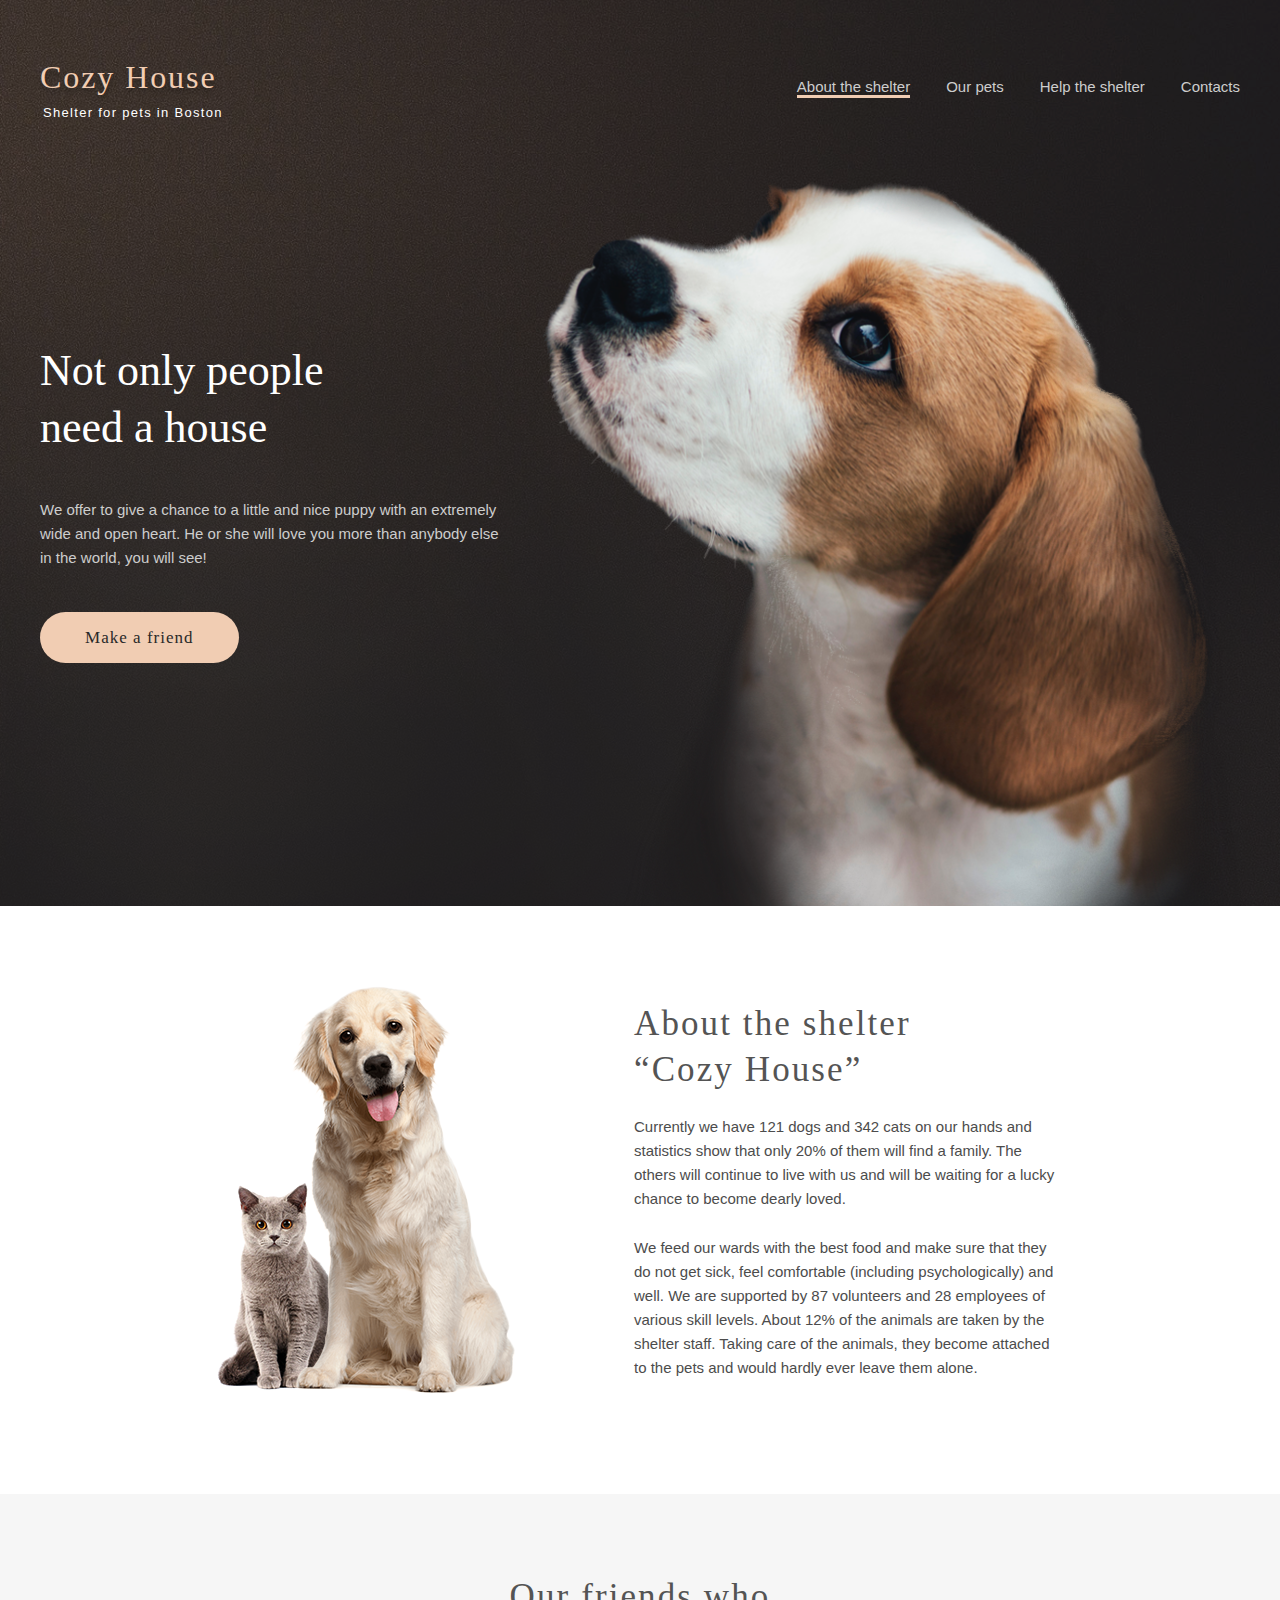
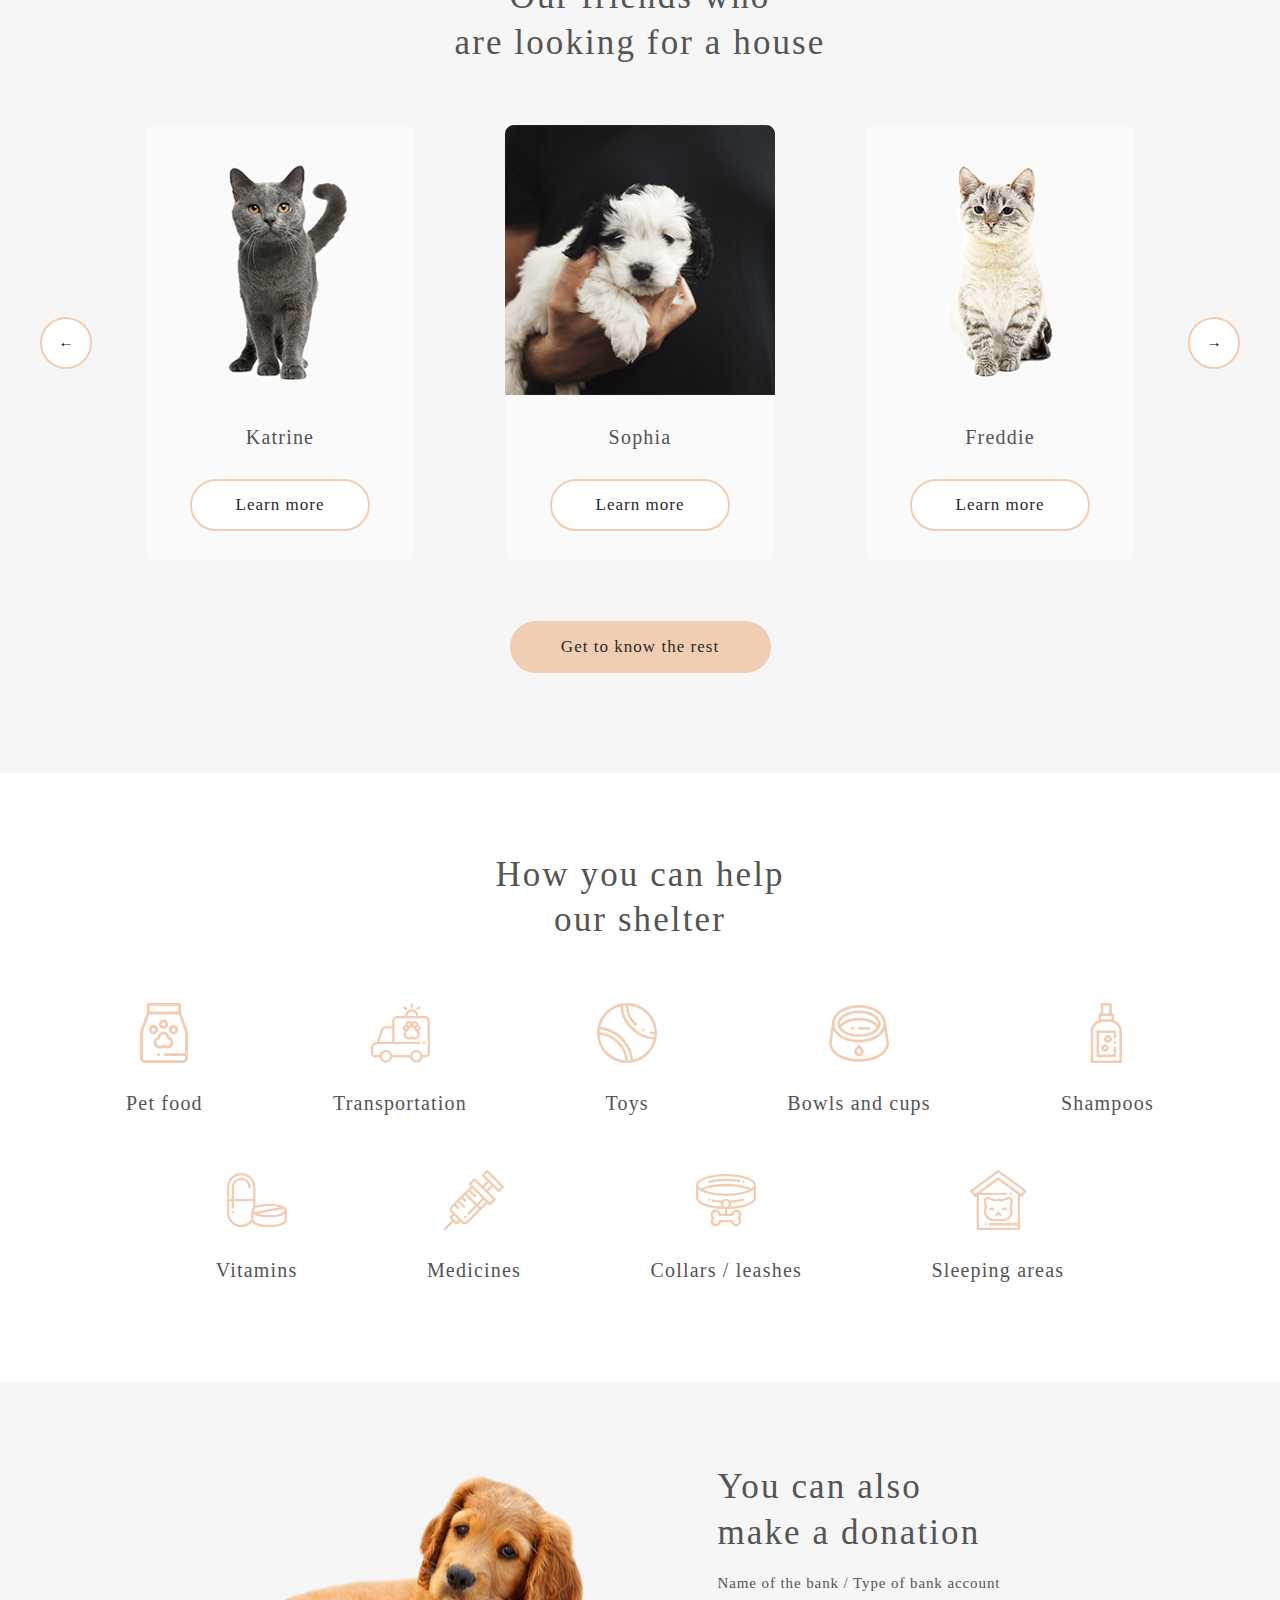
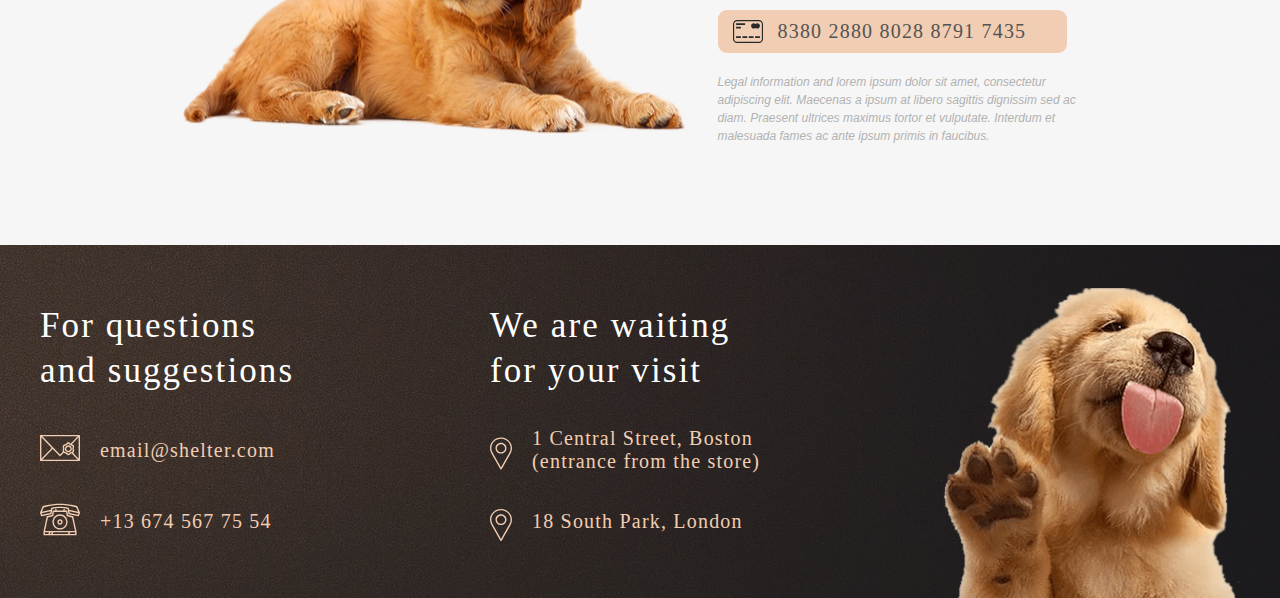
==== commit f3b1b3a6: "fix: change header" ====
--- a/pages/main/index.html
+++ b/pages/main/index.html
@@ -18,9 +18,9 @@
                 <h1>Cozy House</h1>
                 <h2>Shelter for pets in Boston</h2>
             </a>
-            <a class="logo burger_logo" href="#main_screen">
-                <h1>Cozy House</h1>
-                <h2>Shelter for pets in Boston</h2>
+            <a class="burger_logo" href="#main_screen">
+                <h2>Cozy House</h2>
+                <h3>Shelter for pets in Boston</h3>
             </a>
             <button class="burger" id="burger">
                 <img src="../../assets/img/burger.svg" alt="burger menu">
--- a/pages/main/style.css
+++ b/pages/main/style.css
@@ -130,6 +130,28 @@
 
 .burger_logo {
     display: none;
+}
+
+.burger_logo h2 {
+    font-weight: 400;
+    font-size: 32px;
+    line-height: 110%;
+    letter-spacing: 0.06em;
+    font-family: 'Georgia';
+    margin: 0;
+    color: #F1CDB3;
+}
+
+.burger_logo h3 {
+    font-family: 'Arial';
+    margin-top: 10px;
+    margin-left: 3px;
+    text-align: left;
+    color: #F1CDB3;
+    font-weight: 400;
+    font-size: 13px;
+    line-height: 15px;
+    letter-spacing: 0.1em;
 }
 
 /*MAIN*/
@@ -1028,6 +1050,7 @@
         padding-left: 10px;
         padding-right: 10px;
         width: 100%;
+        margin: 0;
     }
 
     .header_nav {
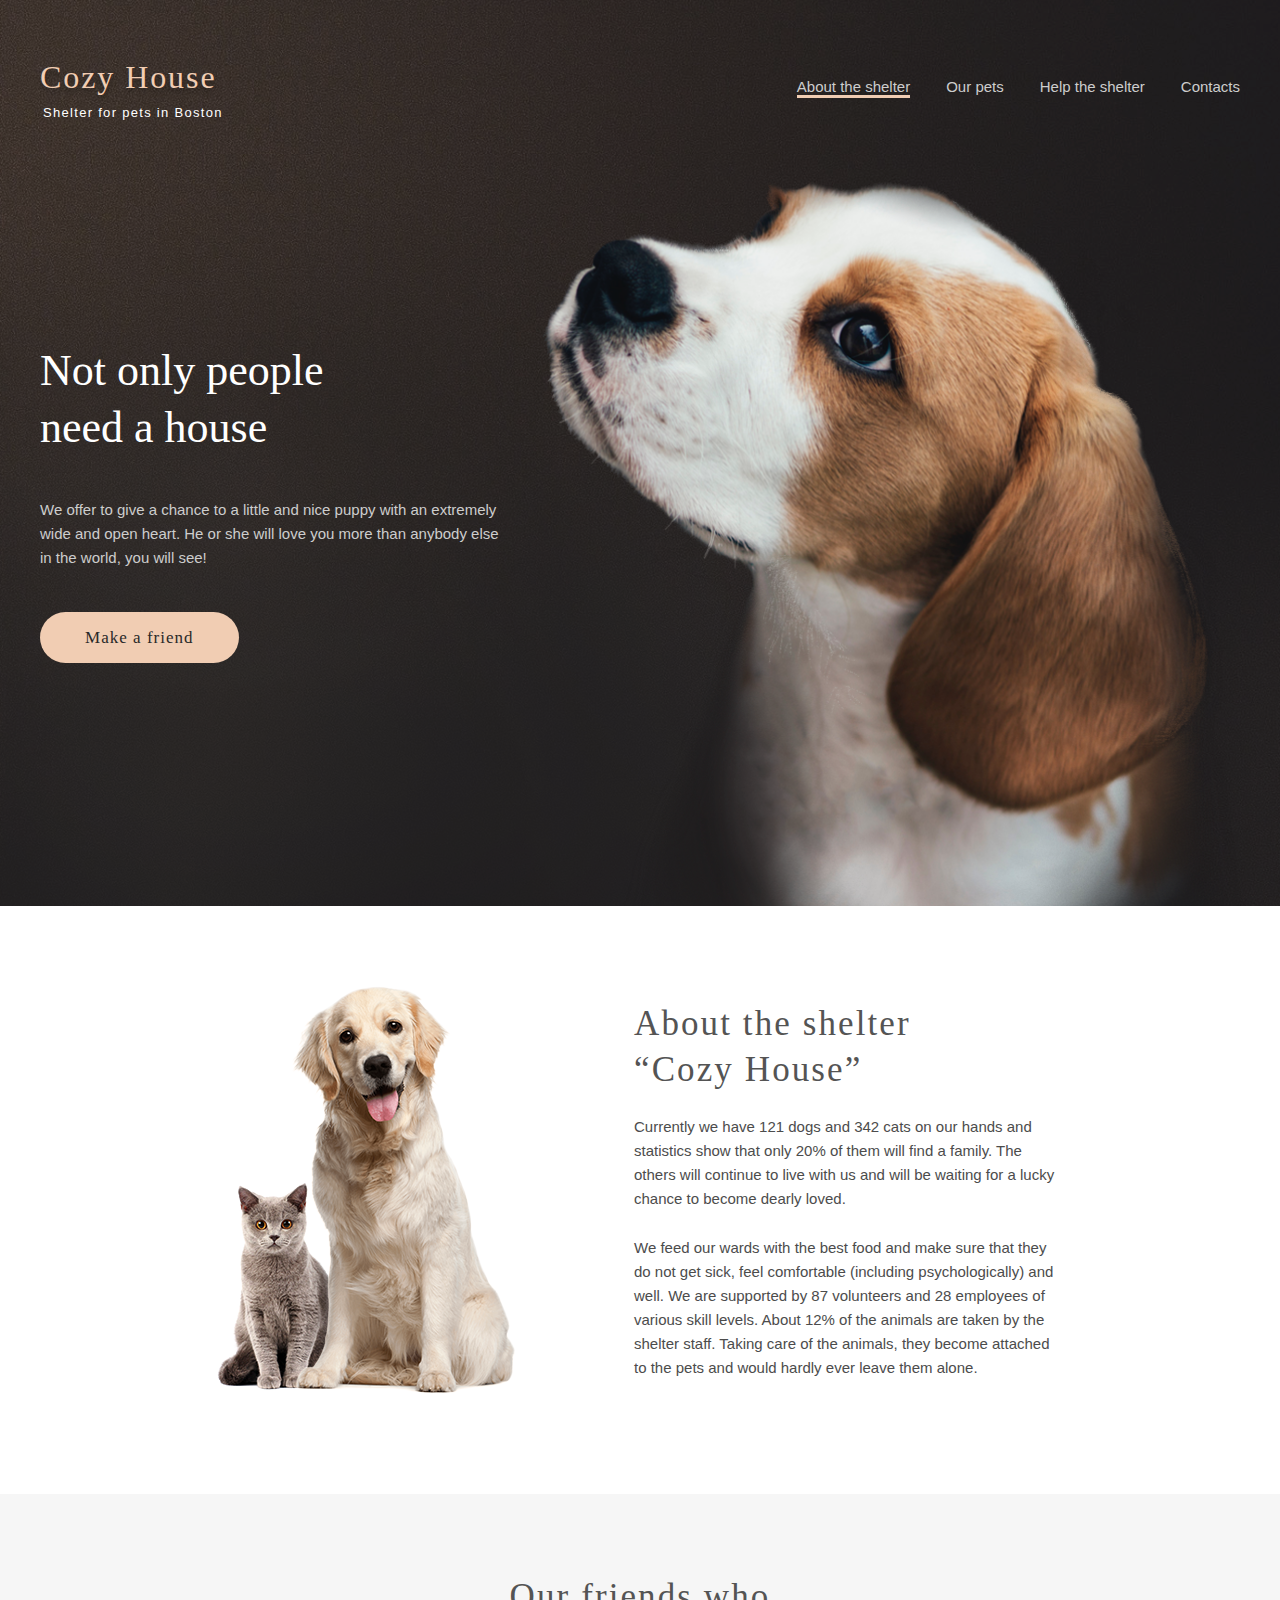
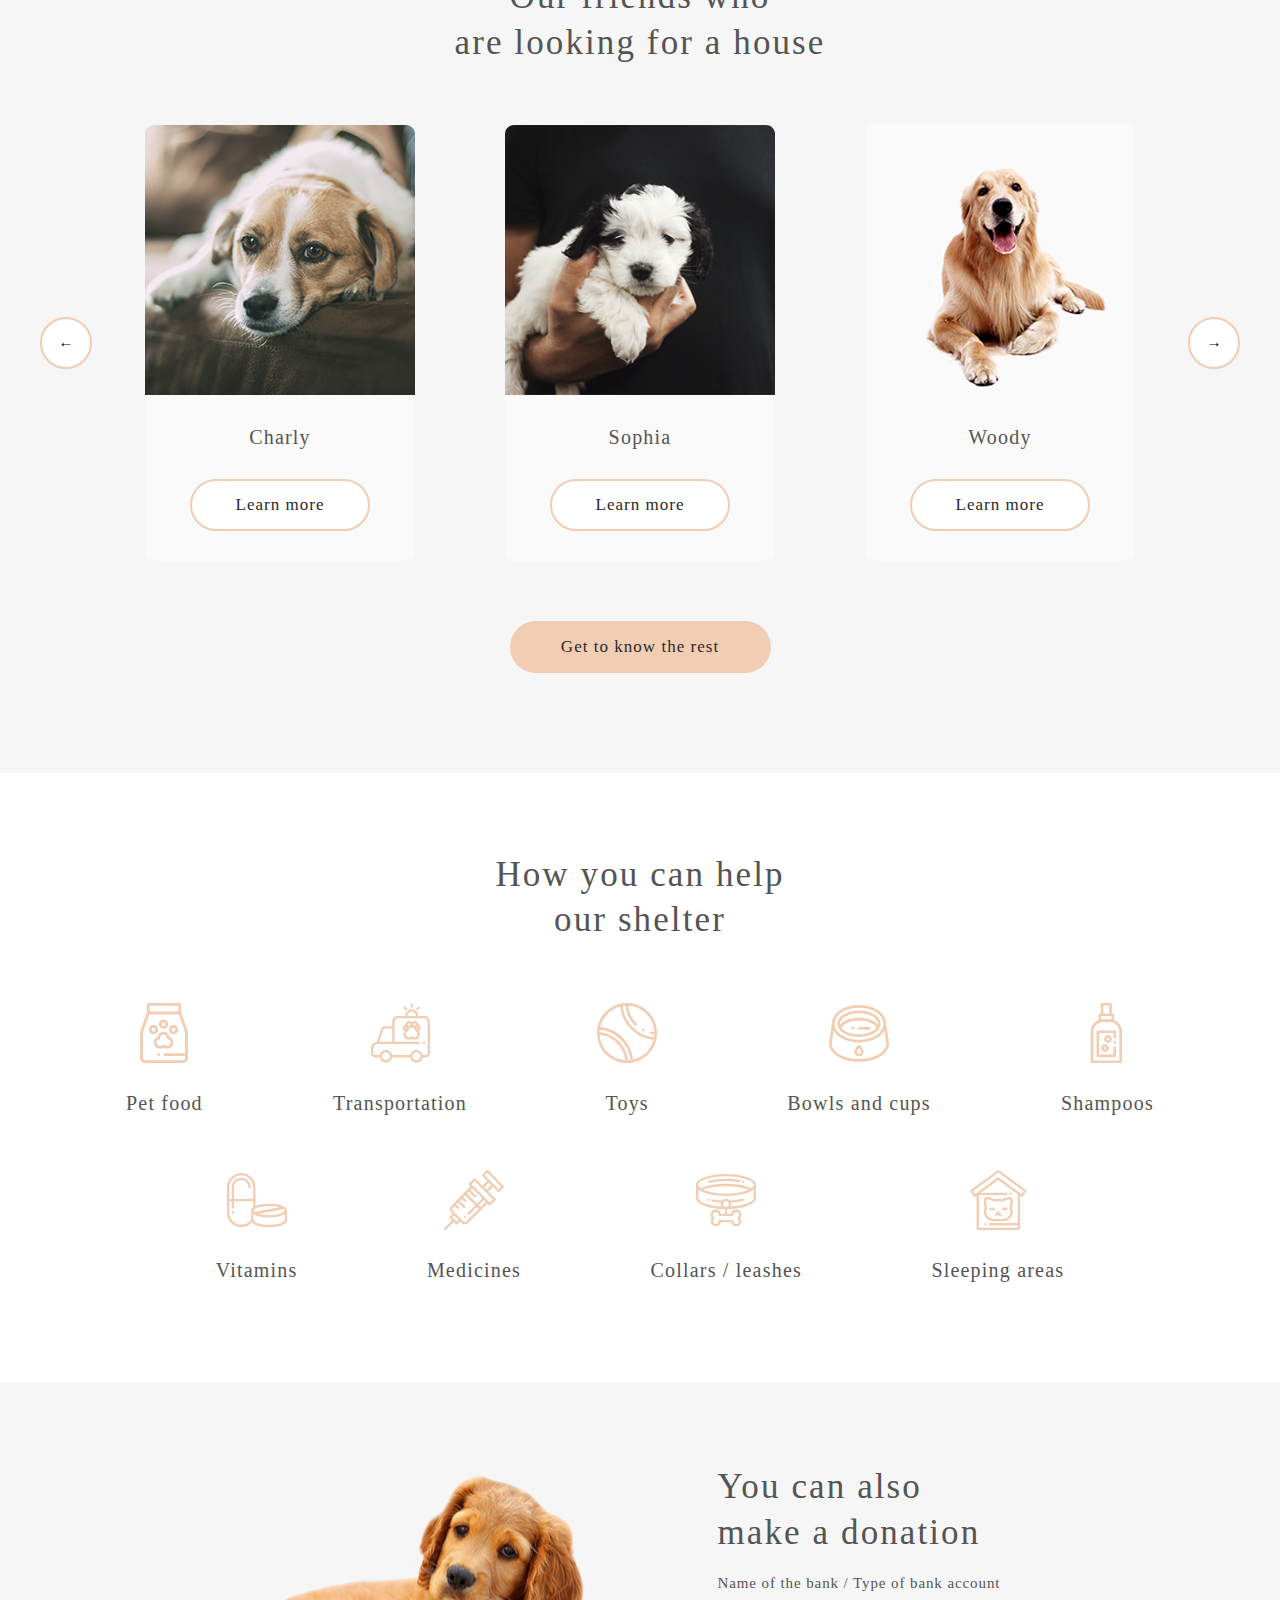
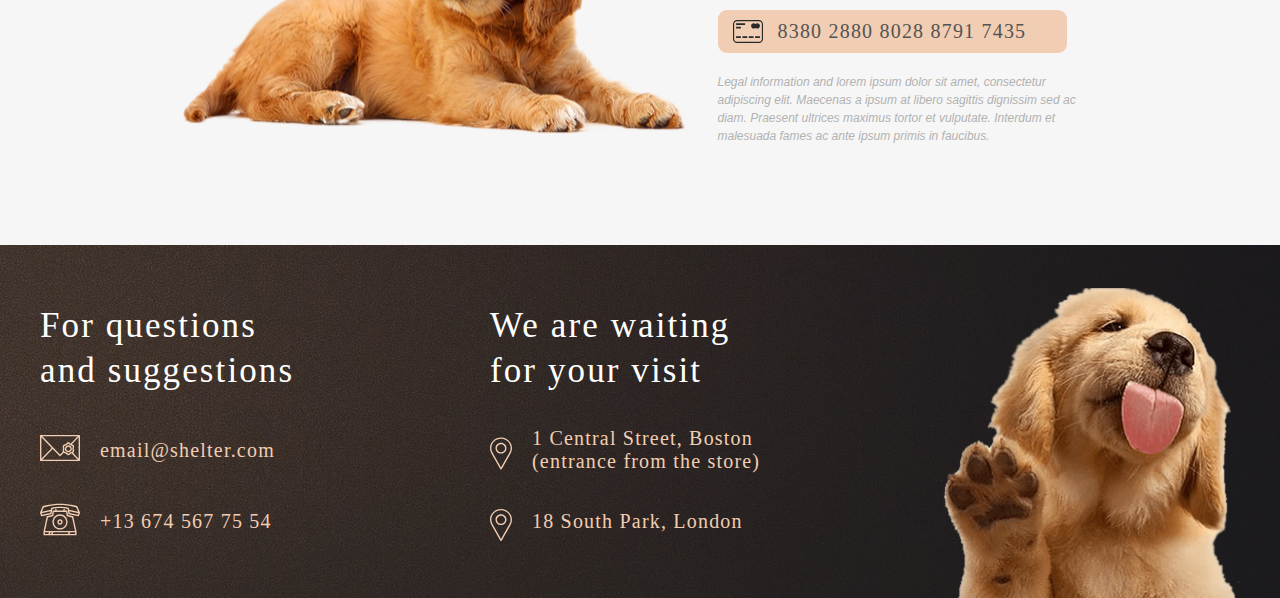
==== commit 7dfd11a7: "fix: change links" ====
--- a/pages/main/index.html
+++ b/pages/main/index.html
@@ -26,7 +26,7 @@
                 <img src="../../assets/img/burger.svg" alt="burger menu">
             </button>
             <nav class="header_nav" id="header_nav">
-                <a class="active_link header_link" href="#about">About the shelter</a>
+                <a class="active_link header_link" href="#">About the shelter</a>
                 <a class="header_link" href="../pets/index.html">Our pets</a>
                 <a class="header_link" href="#help">Help the shelter</a>
                 <a class="header_link" href="#contacts">Contacts</a>
--- a/pages/main/style.css
+++ b/pages/main/style.css
@@ -112,6 +112,10 @@
     font-size: 15px;
     line-height: 160%;
     color: #CDCDCD;
+}
+
+.header_nav a:hover {
+    color: #cdcdcd7c;
 }
 
 .header_nav a:not(:first-child) {
@@ -528,6 +532,10 @@
     border-radius: 9px;
     margin: 18px 0px 20px 0px;
     padding: 10px 0 10px 0;
+}
+
+.credit_card:hover{
+    background-color: #c6a690;
 }
 
 .padding_dog {
